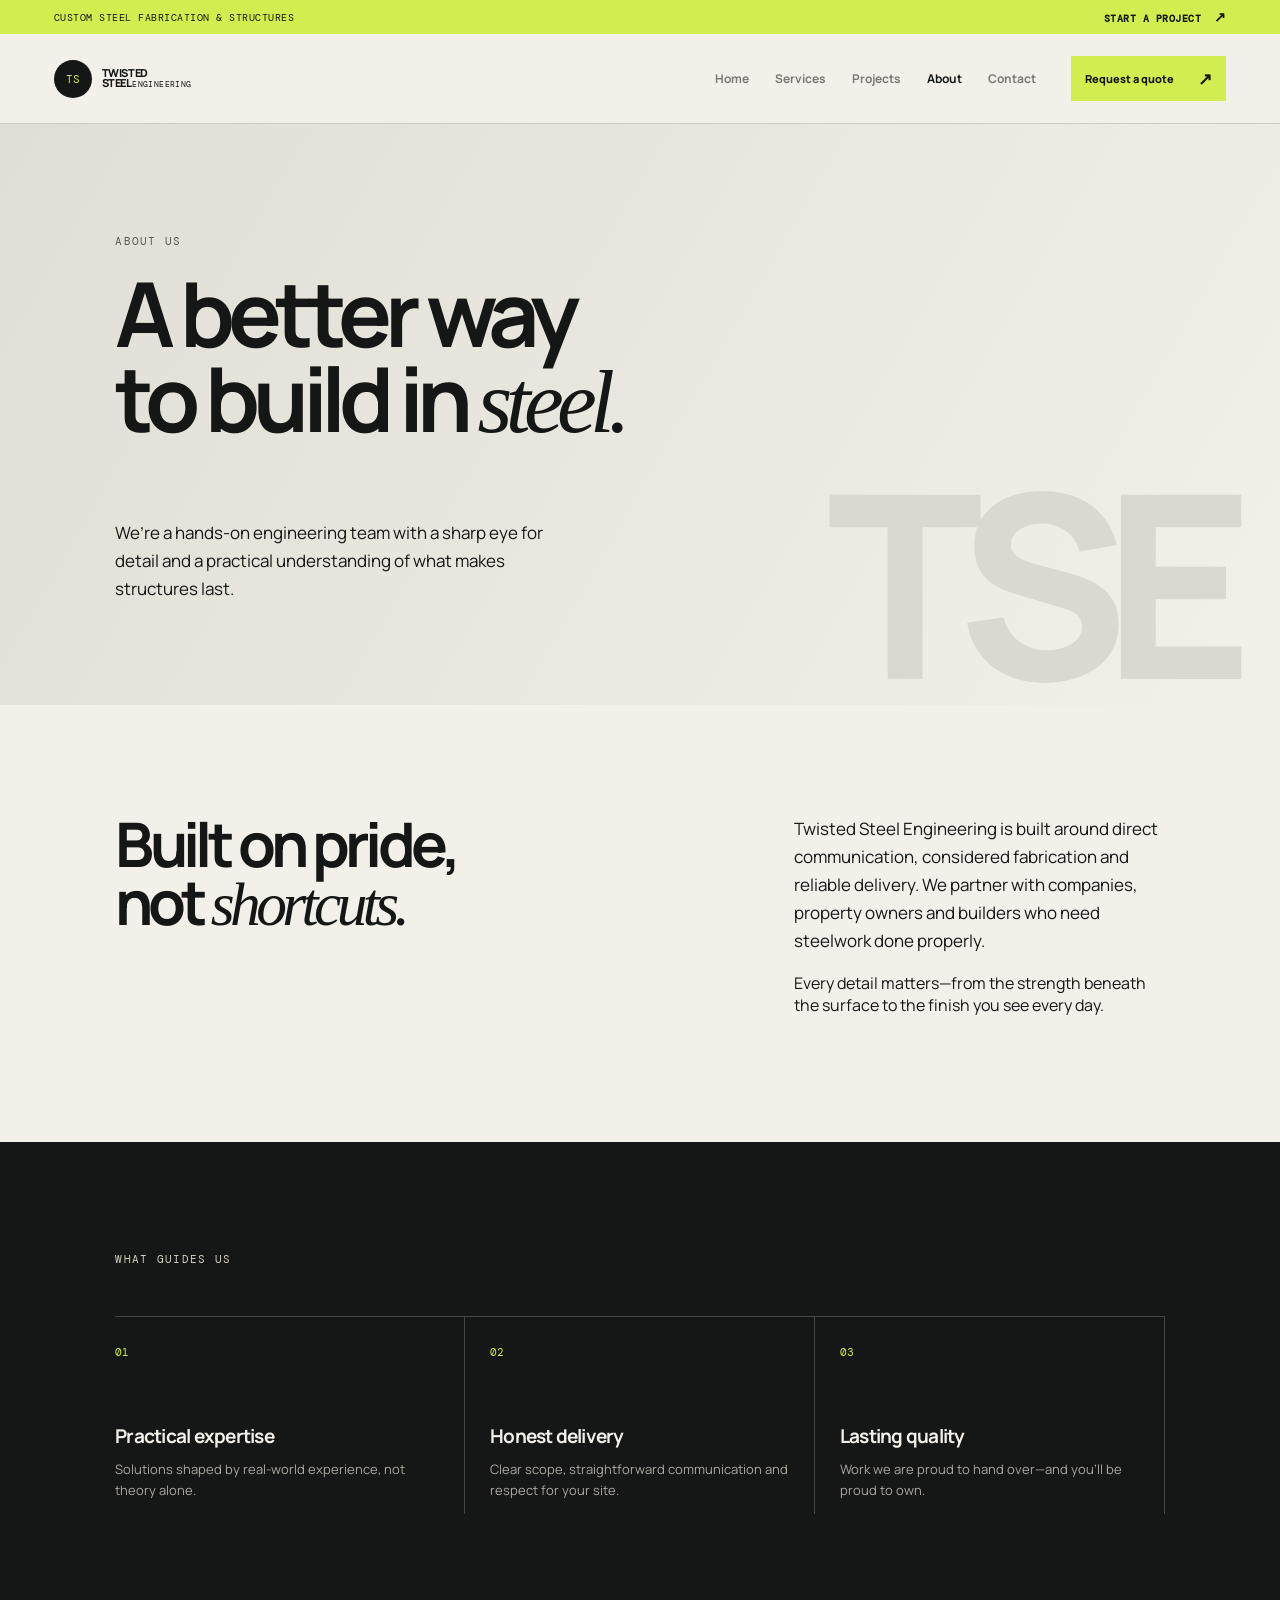
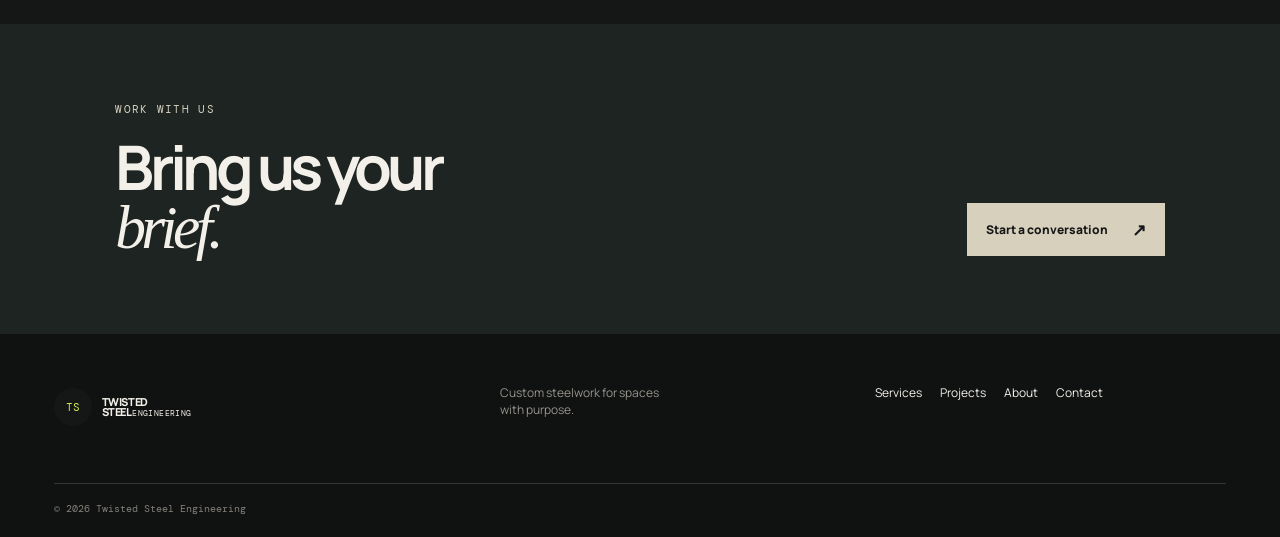
==== about.html @ 750c438f "Add files via upload" ====
<!doctype html><html lang="en"><head><meta charset="utf-8"><meta name="viewport" content="width=device-width,initial-scale=1"><title>About | Twisted Steel Engineering</title><link rel="preconnect" href="https://fonts.googleapis.com"><link rel="preconnect" href="https://fonts.gstatic.com" crossorigin><link href="https://fonts.googleapis.com/css2?family=DM+Mono&family=Manrope:wght@400;500;600;700;800&display=swap" rel="stylesheet"><link rel="stylesheet" href="assets/styles.css"></head><body><div class="topline"><span>Custom steel fabrication &amp; structures</span><a href="contact.html">Start a project <b>↗</b></a></div><header class="nav"><a class="brand" href="index.html"><span class="brand-mark">TS</span><span>TWISTED<br>STEEL <i>ENGINEERING</i></span></a><button class="menu">Menu <span>≡</span></button><nav><a href="index.html">Home</a><a href="services.html">Services</a><a href="projects.html">Projects</a><a class="active" href="about.html">About</a><a href="contact.html">Contact</a></nav><a class="button button-small" href="contact.html">Request a quote <span>↗</span></a></header><main><section class="page-hero about-hero"><p class="eyebrow">ABOUT US</p><h1>A better way<br>to build in <em>steel.</em></h1><p class="lead">We’re a hands-on engineering team with a sharp eye for detail and a practical understanding of what makes structures last.</p></section><section class="intro section"><div class="split"><h2>Built on pride,<br>not <em>shortcuts.</em></h2><div><p class="lead">Twisted Steel Engineering is built around direct communication, considered fabrication and reliable delivery. We partner with companies, property owners and builders who need steelwork done properly.</p><p>Every detail matters—from the strength beneath the surface to the finish you see every day.</p></div></div></section><section class="values section dark"><p class="eyebrow light">WHAT GUIDES US</p><div class="steps"><div><span>01</span><h3>Practical expertise</h3><p>Solutions shaped by real-world experience, not theory alone.</p></div><div><span>02</span><h3>Honest delivery</h3><p>Clear scope, straightforward communication and respect for your site.</p></div><div><span>03</span><h3>Lasting quality</h3><p>Work we are proud to hand over—and you’ll be proud to own.</p></div></div></section><section class="cta"><div><p class="eyebrow light">WORK WITH US</p><h2>Bring us your<br><em>brief.</em></h2></div><a class="button cream" href="contact.html">Start a conversation <span>↗</span></a></section></main><footer><a class="brand" href="index.html"><span class="brand-mark">TS</span><span>TWISTED<br>STEEL <i>ENGINEERING</i></span></a><p>Custom steelwork for spaces with purpose.</p><div><a href="services.html">Services</a><a href="projects.html">Projects</a><a href="about.html">About</a><a href="contact.html">Contact</a></div><small>© <span class="year"></span> Twisted Steel Engineering</small></footer><script src="assets/script.js"></script></body></html>
---- assets/styles.css ----
:root{--ink:#151717;--paper:#f2f0e9;--cream:#d7d0bd;--acid:#d2ed4f;--line:#cac8c0;--mono:'DM Mono',monospace;--sans:'Manrope',sans-serif}*{box-sizing:border-box}html{scroll-behavior:smooth}body{margin:0;background:var(--paper);color:var(--ink);font-family:var(--sans)}a{color:inherit;text-decoration:none}.topline{height:34px;background:var(--acid);display:flex;align-items:center;justify-content:space-between;padding:0 4.2vw;font:10px var(--mono);letter-spacing:.05em;text-transform:uppercase}.topline a{font-weight:bold}.topline b{font-size:14px;margin-left:6px}.nav{height:90px;display:flex;align-items:center;padding:0 4.2vw;gap:30px;border-bottom:1px solid var(--line);position:relative;background:var(--paper);z-index:4}.brand{display:flex;gap:10px;align-items:center;font-size:11px;font-weight:800;line-height:.95;letter-spacing:-.04em}.brand i{font-style:normal;font:8px var(--mono);letter-spacing:.05em}.brand-mark{height:38px;width:38px;border-radius:50%;background:var(--ink);color:var(--acid);display:grid;place-items:center;font:11px var(--mono)}nav{display:flex;gap:26px;margin-left:auto;font-size:12px;font-weight:700}nav a{opacity:.55}nav a.active,nav a:hover{opacity:1}.button{display:inline-flex;align-items:center;gap:24px;background:var(--acid);padding:15px 19px;color:var(--ink);font-weight:800;font-size:12px;transition:.25s}.button span{font-size:17px}.button:hover{transform:translateY(-3px);box-shadow:4px 4px 0 var(--ink)}.button-small{padding:11px 14px;font-size:11px;margin-left:5px}.menu{display:none}.hero{position:relative;min-height:680px;color:white;overflow:hidden}.hero-image{position:absolute;inset:0;background:url('hero-warehouse.png') center/cover no-repeat;animation:slowZoom 14s ease-out both}.hero-shade{position:absolute;inset:0;background:linear-gradient(90deg,rgba(8,10,10,.78),rgba(8,10,10,.22) 65%,rgba(8,10,10,.3))}.hero-content{position:relative;z-index:1;padding:130px 10vw;max-width:780px}.eyebrow{font:11px var(--mono);letter-spacing:.12em;margin:0 0 22px;color:#555}.light{color:var(--cream)}h1,h2,h3,p{margin-top:0}h1,h2{font-size:clamp(46px,7vw,98px);line-height:.95;letter-spacing:-.075em;font-weight:700}h2{font-size:clamp(34px,4.8vw,64px)}em{font-family:Georgia,serif;font-weight:400}h1 em,h2 em{font-style:italic}.hero-copy{font-size:16px;line-height:1.6;max-width:430px;margin:32px 0}.hero-actions{display:flex;align-items:center;gap:28px}.text-link{font:11px var(--mono);letter-spacing:.05em;text-transform:uppercase;border-bottom:1px solid currentColor;padding-bottom:7px}.text-link span{font-size:15px;margin-left:10px}.hero-stamp{position:absolute;bottom:0;right:7vw;z-index:1;border-left:1px solid #ffffff66;border-top:1px solid #ffffff66;padding:20px 0 0 20px;width:170px}.hero-stamp span{font:11px var(--mono)}.hero-stamp p{font-size:11px;line-height:1.7;margin-top:34px;letter-spacing:.06em}.section{padding:110px 9vw}.split{display:grid;grid-template-columns:1.25fr .75fr;gap:60px}.lead{font-size:17px;line-height:1.65;max-width:440px}.dark{background:var(--ink);color:var(--paper)}.section-head{display:flex;justify-content:space-between;align-items:flex-end}.round-link{height:110px;width:110px;border:1px solid #ffffff55;border-radius:50%;display:grid;place-content:center;text-align:center;font:10px var(--mono);text-transform:uppercase;transition:.25s}.round-link:hover{background:var(--acid);color:var(--ink)}.round-link span{font-size:16px;margin-top:5px}.service-grid{display:grid;grid-template-columns:repeat(3,1fr);margin-top:70px;border-top:1px solid #ffffff33}.service-grid a{min-height:330px;border-right:1px solid #ffffff33;padding:24px;position:relative;transition:.3s}.service-grid a:first-child{border-left:1px solid #ffffff33}.service-grid a:hover{background:#232727}.service-grid span,.steps span,.service-list>article>span{font:11px var(--mono);color:var(--acid)}.service-grid h3{font-size:28px;letter-spacing:-.06em;line-height:1.05;margin:78px 0 12px}.service-grid p{font-size:13px;line-height:1.6;color:#c6c4bc;max-width:240px}.service-grid b{position:absolute;right:22px;bottom:20px;color:var(--acid);font-size:20px}.steps{display:grid;grid-template-columns:repeat(4,1fr);border-top:1px solid var(--line);margin-top:70px}.steps>div{border-right:1px solid var(--line);padding:22px 25px 0 0;margin-top:0}.steps>div+div{padding-left:25px}.steps h3{margin:62px 0 10px;font-size:19px;letter-spacing:-.04em}.steps p{font-size:13px;line-height:1.6;color:#666}.dark .steps{border-color:#ffffff33}.dark .steps>div{border-color:#ffffff33}.dark .steps p{color:#aaa89f}.cta{background:#1e2422;color:var(--paper);padding:78px 9vw;display:flex;align-items:end;justify-content:space-between}.cta h2{margin-bottom:0}.cream{background:var(--cream)}footer{background:#101111;color:var(--paper);padding:50px 4.2vw 22px;display:grid;grid-template-columns:1.2fr 1fr 1fr;gap:25px}footer p{color:#96948d;font-size:12px;max-width:170px}footer div{display:flex;gap:18px;font-size:12px}footer small{grid-column:1/-1;border-top:1px solid #ffffff25;padding-top:18px;margin-top:28px;color:#84827b;font:10px var(--mono)}.page-hero{padding:110px 9vw 85px;min-height:450px;background:linear-gradient(120deg,#e1ded5,var(--paper));position:relative;overflow:hidden}.page-hero:after{content:'TSE';position:absolute;right:4vw;bottom:-4vw;color:#dbd8cf;font-size:20vw;font-weight:800;letter-spacing:-.1em;z-index:0}.page-hero>*{position:relative;z-index:1}.page-hero .lead{margin-top:30px}.service-list{padding-top:15px}.service-list>article{display:grid;grid-template-columns:120px 1fr;gap:20px;border-top:1px solid var(--line);padding:55px 0}.service-list h2{font-size:42px;margin-bottom:24px}.service-list p{max-width:580px;line-height:1.6}.service-list ul{padding:0;list-style:none;display:grid;grid-template-columns:1fr 1fr;gap:11px;margin-top:30px;font-size:13px}.service-list li:before{content:'↗';color:#6c7e19;margin-right:10px}.projects{display:grid;grid-template-columns:1.1fr .9fr;gap:44px;padding-top:0}.project.large{grid-row:span 2}.project-photo{height:340px;background-size:cover;background-position:center;filter:grayscale(.35);transition:.5s}.project:hover .project-photo{filter:none;transform:scale(.98)}.large .project-photo{height:650px}.warehouse{background-image:url('hero-warehouse.png')}.gate{background-image:linear-gradient(135deg,#1e2523aa,#1e252266),url('hero-warehouse.png');background-position:70% center}.patio{background-image:linear-gradient(135deg,#6b604a55,#1d241e88),url('hero-warehouse.png');background-position:right bottom}.project div+div{padding-top:17px}.project span{font:10px var(--mono);letter-spacing:.08em;color:#666}.project h2{font-size:25px;margin:8px 0}.project p{font-size:13px;color:#666}.project-note{font-size:19px;line-height:1.45;align-self:end}.project-note a{border-bottom:1px solid}.about-hero{min-height:510px}.values .steps{margin-top:50px;grid-template-columns:repeat(3,1fr)}.contact{display:grid;grid-template-columns:.85fr 1.15fr;gap:10vw;min-height:640px;padding-top:100px}.contact h1{margin-bottom:25px}.contact-details{display:flex;gap:30px;margin-top:50px}.contact-details p{font-size:12px;line-height:1.8}.contact-details b{font:10px var(--mono);text-transform:uppercase;color:#777}.contact-details a{border-bottom:1px solid}form{background:#e4e1d8;padding:35px}label{display:block;font:10px var(--mono);letter-spacing:.06em;text-transform:uppercase;margin-bottom:21px}input,select,textarea{display:block;width:100%;border:0;border-bottom:1px solid #a7a49d;background:transparent;padding:11px 0;font:14px var(--sans);outline:0}textarea{resize:vertical}.form-note{font-size:10px;line-height:1.4;color:#6b6963;margin:18px 0 0}@keyframes slowZoom{from{transform:scale(1.08)}to{transform:scale(1)}}@media(max-width:800px){.nav{height:72px;padding:0 6vw}.nav nav,.nav>.button{display:none}.menu{display:flex;margin-left:auto;gap:9px;border:0;background:transparent;font:11px var(--mono);text-transform:uppercase}.menu span{font-size:18px}.topline{padding:0 6vw;font-size:8px}.hero{min-height:620px}.hero-content{padding:110px 7vw}.hero-stamp{right:7vw}.section,.page-hero{padding:75px 7vw}.split,.contact{grid-template-columns:1fr;gap:25px}.service-grid{grid-template-columns:1fr}.service-grid a{min-height:220px;border-left:1px solid #ffffff33}.service-grid h3{margin-top:35px}.steps,.values .steps{grid-template-columns:1fr 1fr;gap:25px}.steps>div,.steps>div+div{border:0;padding:15px 0}.steps h3{margin-top:30px}.cta{padding:60px 7vw;display:block}.cta .button{margin-top:28px}.section-head{display:block}.round-link{margin-top:25px}.service-list>article{grid-template-columns:1fr;padding:42px 0}.service-list h2{font-size:34px}.service-list ul{grid-template-columns:1fr}.projects{grid-template-columns:1fr;padding:0 7vw 70px;gap:30px}.large .project-photo{height:390px}.project-photo{height:280px}.contact-details{gap:16px;flex-wrap:wrap}footer{grid-template-columns:1fr;padding:45px 7vw 20px}footer div{flex-wrap:wrap}.hero-actions{gap:18px;flex-wrap:wrap}}
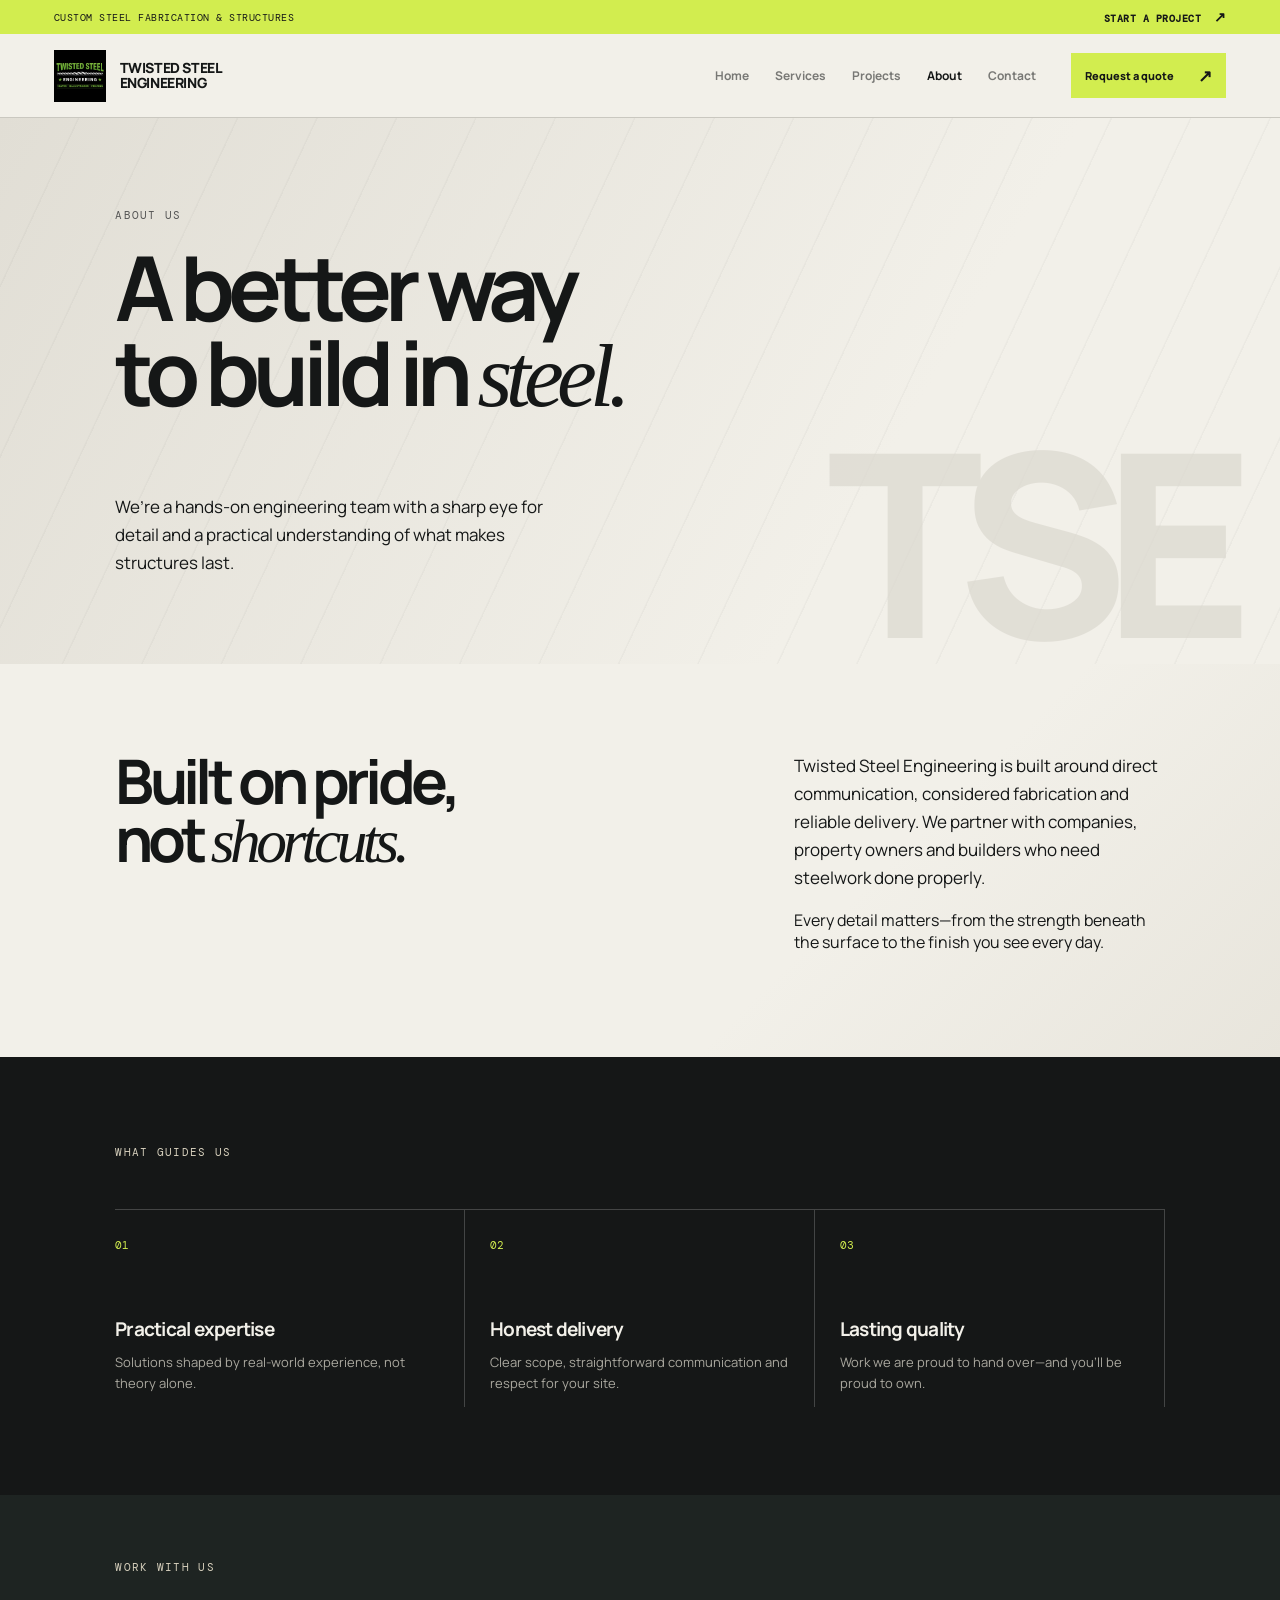
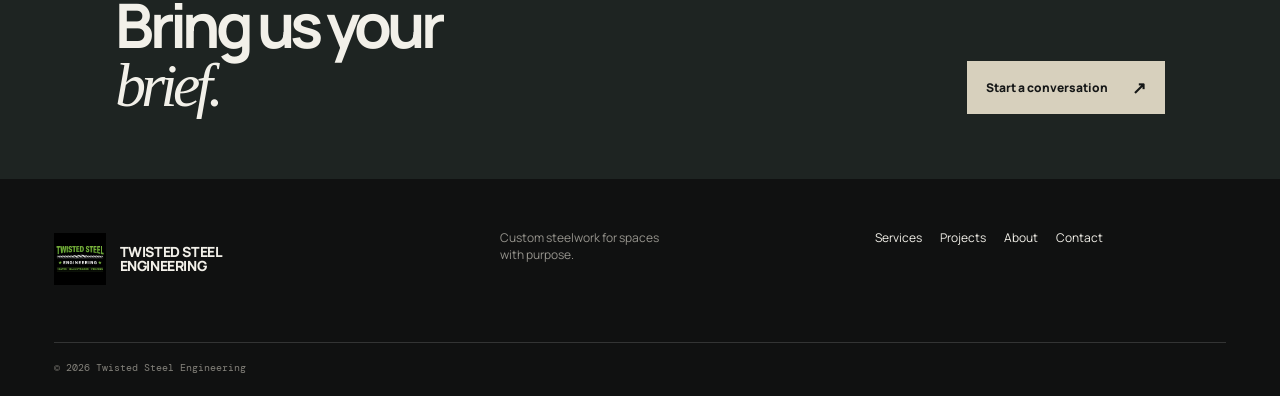
==== commit e4f27da8: "Polish site visuals and contact flow" ====
--- a/about.html
+++ b/about.html
@@ -1 +1 @@
-<!doctype html><html lang="en"><head><meta charset="utf-8"><meta name="viewport" content="width=device-width,initial-scale=1"><title>About | Twisted Steel Engineering</title><link rel="preconnect" href="https://fonts.googleapis.com"><link rel="preconnect" href="https://fonts.gstatic.com" crossorigin><link href="https://fonts.googleapis.com/css2?family=DM+Mono&family=Manrope:wght@400;500;600;700;800&display=swap" rel="stylesheet"><link rel="stylesheet" href="assets/styles.css"></head><body><div class="topline"><span>Custom steel fabrication &amp; structures</span><a href="contact.html">Start a project <b>↗</b></a></div><header class="nav"><a class="brand" href="index.html"><span class="brand-mark">TS</span><span>TWISTED<br>STEEL <i>ENGINEERING</i></span></a><button class="menu">Menu <span>≡</span></button><nav><a href="index.html">Home</a><a href="services.html">Services</a><a href="projects.html">Projects</a><a class="active" href="about.html">About</a><a href="contact.html">Contact</a></nav><a class="button button-small" href="contact.html">Request a quote <span>↗</span></a></header><main><section class="page-hero about-hero"><p class="eyebrow">ABOUT US</p><h1>A better way<br>to build in <em>steel.</em></h1><p class="lead">We’re a hands-on engineering team with a sharp eye for detail and a practical understanding of what makes structures last.</p></section><section class="intro section"><div class="split"><h2>Built on pride,<br>not <em>shortcuts.</em></h2><div><p class="lead">Twisted Steel Engineering is built around direct communication, considered fabrication and reliable delivery. We partner with companies, property owners and builders who need steelwork done properly.</p><p>Every detail matters—from the strength beneath the surface to the finish you see every day.</p></div></div></section><section class="values section dark"><p class="eyebrow light">WHAT GUIDES US</p><div class="steps"><div><span>01</span><h3>Practical expertise</h3><p>Solutions shaped by real-world experience, not theory alone.</p></div><div><span>02</span><h3>Honest delivery</h3><p>Clear scope, straightforward communication and respect for your site.</p></div><div><span>03</span><h3>Lasting quality</h3><p>Work we are proud to hand over—and you’ll be proud to own.</p></div></div></section><section class="cta"><div><p class="eyebrow light">WORK WITH US</p><h2>Bring us your<br><em>brief.</em></h2></div><a class="button cream" href="contact.html">Start a conversation <span>↗</span></a></section></main><footer><a class="brand" href="index.html"><span class="brand-mark">TS</span><span>TWISTED<br>STEEL <i>ENGINEERING</i></span></a><p>Custom steelwork for spaces with purpose.</p><div><a href="services.html">Services</a><a href="projects.html">Projects</a><a href="about.html">About</a><a href="contact.html">Contact</a></div><small>© <span class="year"></span> Twisted Steel Engineering</small></footer><script src="assets/script.js"></script></body></html>
+<!doctype html><html lang="en"><head><meta charset="utf-8"><meta name="viewport" content="width=device-width,initial-scale=1"><title>About | Twisted Steel Engineering</title><link rel="preconnect" href="https://fonts.googleapis.com"><link rel="preconnect" href="https://fonts.gstatic.com" crossorigin><link href="https://fonts.googleapis.com/css2?family=DM+Mono&family=Manrope:wght@400;500;600;700;800&display=swap" rel="stylesheet"><link rel="stylesheet" href="assets/styles.css?v=3"></head><body><div class="topline"><span>Custom steel fabrication &amp; structures</span><a href="contact.html">Start a project <b>↗</b></a></div><header class="nav"><a class="brand" href="index.html"><span class="brand-mark">TS</span><span>TWISTED<br>STEEL <i>ENGINEERING</i></span></a><button class="menu">Menu <span>≡</span></button><nav><a href="index.html">Home</a><a href="services.html">Services</a><a href="projects.html">Projects</a><a class="active" href="about.html">About</a><a href="contact.html">Contact</a></nav><a class="button button-small" href="contact.html">Request a quote <span>↗</span></a></header><main><section class="page-hero about-hero"><p class="eyebrow">ABOUT US</p><h1>A better way<br>to build in <em>steel.</em></h1><p class="lead">We’re a hands-on engineering team with a sharp eye for detail and a practical understanding of what makes structures last.</p></section><section class="intro section"><div class="split"><h2>Built on pride,<br>not <em>shortcuts.</em></h2><div><p class="lead">Twisted Steel Engineering is built around direct communication, considered fabrication and reliable delivery. We partner with companies, property owners and builders who need steelwork done properly.</p><p>Every detail matters—from the strength beneath the surface to the finish you see every day.</p></div></div></section><section class="values section dark"><p class="eyebrow light">WHAT GUIDES US</p><div class="steps"><div><span>01</span><h3>Practical expertise</h3><p>Solutions shaped by real-world experience, not theory alone.</p></div><div><span>02</span><h3>Honest delivery</h3><p>Clear scope, straightforward communication and respect for your site.</p></div><div><span>03</span><h3>Lasting quality</h3><p>Work we are proud to hand over—and you’ll be proud to own.</p></div></div></section><section class="cta"><div><p class="eyebrow light">WORK WITH US</p><h2>Bring us your<br><em>brief.</em></h2></div><a class="button cream" href="contact.html">Start a conversation <span>↗</span></a></section></main><footer><a class="brand" href="index.html"><span class="brand-mark">TS</span><span>TWISTED<br>STEEL <i>ENGINEERING</i></span></a><p>Custom steelwork for spaces with purpose.</p><div><a href="services.html">Services</a><a href="projects.html">Projects</a><a href="about.html">About</a><a href="contact.html">Contact</a></div><small>© <span class="year"></span> Twisted Steel Engineering</small></footer><script src="assets/script.js?v=3"></script></body></html>
--- a/assets/styles.css
+++ b/assets/styles.css
@@ -1 +1,6 @@
-:root{--ink:#151717;--paper:#f2f0e9;--cream:#d7d0bd;--acid:#d2ed4f;--line:#cac8c0;--mono:'DM Mono',monospace;--sans:'Manrope',sans-serif}*{box-sizing:border-box}html{scroll-behavior:smooth}body{margin:0;background:var(--paper);color:var(--ink);font-family:var(--sans)}a{color:inherit;text-decoration:none}.topline{height:34px;background:var(--acid);display:flex;align-items:center;justify-content:space-between;padding:0 4.2vw;font:10px var(--mono);letter-spacing:.05em;text-transform:uppercase}.topline a{font-weight:bold}.topline b{font-size:14px;margin-left:6px}.nav{height:90px;display:flex;align-items:center;padding:0 4.2vw;gap:30px;border-bottom:1px solid var(--line);position:relative;background:var(--paper);z-index:4}.brand{display:flex;gap:10px;align-items:center;font-size:11px;font-weight:800;line-height:.95;letter-spacing:-.04em}.brand i{font-style:normal;font:8px var(--mono);letter-spacing:.05em}.brand-mark{height:38px;width:38px;border-radius:50%;background:var(--ink);color:var(--acid);display:grid;place-items:center;font:11px var(--mono)}nav{display:flex;gap:26px;margin-left:auto;font-size:12px;font-weight:700}nav a{opacity:.55}nav a.active,nav a:hover{opacity:1}.button{display:inline-flex;align-items:center;gap:24px;background:var(--acid);padding:15px 19px;color:var(--ink);font-weight:800;font-size:12px;transition:.25s}.button span{font-size:17px}.button:hover{transform:translateY(-3px);box-shadow:4px 4px 0 var(--ink)}.button-small{padding:11px 14px;font-size:11px;margin-left:5px}.menu{display:none}.hero{position:relative;min-height:680px;color:white;overflow:hidden}.hero-image{position:absolute;inset:0;background:url('hero-warehouse.png') center/cover no-repeat;animation:slowZoom 14s ease-out both}.hero-shade{position:absolute;inset:0;background:linear-gradient(90deg,rgba(8,10,10,.78),rgba(8,10,10,.22) 65%,rgba(8,10,10,.3))}.hero-content{position:relative;z-index:1;padding:130px 10vw;max-width:780px}.eyebrow{font:11px var(--mono);letter-spacing:.12em;margin:0 0 22px;color:#555}.light{color:var(--cream)}h1,h2,h3,p{margin-top:0}h1,h2{font-size:clamp(46px,7vw,98px);line-height:.95;letter-spacing:-.075em;font-weight:700}h2{font-size:clamp(34px,4.8vw,64px)}em{font-family:Georgia,serif;font-weight:400}h1 em,h2 em{font-style:italic}.hero-copy{font-size:16px;line-height:1.6;max-width:430px;margin:32px 0}.hero-actions{display:flex;align-items:center;gap:28px}.text-link{font:11px var(--mono);letter-spacing:.05em;text-transform:uppercase;border-bottom:1px solid currentColor;padding-bottom:7px}.text-link span{font-size:15px;margin-left:10px}.hero-stamp{position:absolute;bottom:0;right:7vw;z-index:1;border-left:1px solid #ffffff66;border-top:1px solid #ffffff66;padding:20px 0 0 20px;width:170px}.hero-stamp span{font:11px var(--mono)}.hero-stamp p{font-size:11px;line-height:1.7;margin-top:34px;letter-spacing:.06em}.section{padding:110px 9vw}.split{display:grid;grid-template-columns:1.25fr .75fr;gap:60px}.lead{font-size:17px;line-height:1.65;max-width:440px}.dark{background:var(--ink);color:var(--paper)}.section-head{display:flex;justify-content:space-between;align-items:flex-end}.round-link{height:110px;width:110px;border:1px solid #ffffff55;border-radius:50%;display:grid;place-content:center;text-align:center;font:10px var(--mono);text-transform:uppercase;transition:.25s}.round-link:hover{background:var(--acid);color:var(--ink)}.round-link span{font-size:16px;margin-top:5px}.service-grid{display:grid;grid-template-columns:repeat(3,1fr);margin-top:70px;border-top:1px solid #ffffff33}.service-grid a{min-height:330px;border-right:1px solid #ffffff33;padding:24px;position:relative;transition:.3s}.service-grid a:first-child{border-left:1px solid #ffffff33}.service-grid a:hover{background:#232727}.service-grid span,.steps span,.service-list>article>span{font:11px var(--mono);color:var(--acid)}.service-grid h3{font-size:28px;letter-spacing:-.06em;line-height:1.05;margin:78px 0 12px}.service-grid p{font-size:13px;line-height:1.6;color:#c6c4bc;max-width:240px}.service-grid b{position:absolute;right:22px;bottom:20px;color:var(--acid);font-size:20px}.steps{display:grid;grid-template-columns:repeat(4,1fr);border-top:1px solid var(--line);margin-top:70px}.steps>div{border-right:1px solid var(--line);padding:22px 25px 0 0;margin-top:0}.steps>div+div{padding-left:25px}.steps h3{margin:62px 0 10px;font-size:19px;letter-spacing:-.04em}.steps p{font-size:13px;line-height:1.6;color:#666}.dark .steps{border-color:#ffffff33}.dark .steps>div{border-color:#ffffff33}.dark .steps p{color:#aaa89f}.cta{background:#1e2422;color:var(--paper);padding:78px 9vw;display:flex;align-items:end;justify-content:space-between}.cta h2{margin-bottom:0}.cream{background:var(--cream)}footer{background:#101111;color:var(--paper);padding:50px 4.2vw 22px;display:grid;grid-template-columns:1.2fr 1fr 1fr;gap:25px}footer p{color:#96948d;font-size:12px;max-width:170px}footer div{display:flex;gap:18px;font-size:12px}footer small{grid-column:1/-1;border-top:1px solid #ffffff25;padding-top:18px;margin-top:28px;color:#84827b;font:10px var(--mono)}.page-hero{padding:110px 9vw 85px;min-height:450px;background:linear-gradient(120deg,#e1ded5,var(--paper));position:relative;overflow:hidden}.page-hero:after{content:'TSE';position:absolute;right:4vw;bottom:-4vw;color:#dbd8cf;font-size:20vw;font-weight:800;letter-spacing:-.1em;z-index:0}.page-hero>*{position:relative;z-index:1}.page-hero .lead{margin-top:30px}.service-list{padding-top:15px}.service-list>article{display:grid;grid-template-columns:120px 1fr;gap:20px;border-top:1px solid var(--line);padding:55px 0}.service-list h2{font-size:42px;margin-bottom:24px}.service-list p{max-width:580px;line-height:1.6}.service-list ul{padding:0;list-style:none;display:grid;grid-template-columns:1fr 1fr;gap:11px;margin-top:30px;font-size:13px}.service-list li:before{content:'↗';color:#6c7e19;margin-right:10px}.projects{display:grid;grid-template-columns:1.1fr .9fr;gap:44px;padding-top:0}.project.large{grid-row:span 2}.project-photo{height:340px;background-size:cover;background-position:center;filter:grayscale(.35);transition:.5s}.project:hover .project-photo{filter:none;transform:scale(.98)}.large .project-photo{height:650px}.warehouse{background-image:url('hero-warehouse.png')}.gate{background-image:linear-gradient(135deg,#1e2523aa,#1e252266),url('hero-warehouse.png');background-position:70% center}.patio{background-image:linear-gradient(135deg,#6b604a55,#1d241e88),url('hero-warehouse.png');background-position:right bottom}.project div+div{padding-top:17px}.project span{font:10px var(--mono);letter-spacing:.08em;color:#666}.project h2{font-size:25px;margin:8px 0}.project p{font-size:13px;color:#666}.project-note{font-size:19px;line-height:1.45;align-self:end}.project-note a{border-bottom:1px solid}.about-hero{min-height:510px}.values .steps{margin-top:50px;grid-template-columns:repeat(3,1fr)}.contact{display:grid;grid-template-columns:.85fr 1.15fr;gap:10vw;min-height:640px;padding-top:100px}.contact h1{margin-bottom:25px}.contact-details{display:flex;gap:30px;margin-top:50px}.contact-details p{font-size:12px;line-height:1.8}.contact-details b{font:10px var(--mono);text-transform:uppercase;color:#777}.contact-details a{border-bottom:1px solid}form{background:#e4e1d8;padding:35px}label{display:block;font:10px var(--mono);letter-spacing:.06em;text-transform:uppercase;margin-bottom:21px}input,select,textarea{display:block;width:100%;border:0;border-bottom:1px solid #a7a49d;background:transparent;padding:11px 0;font:14px var(--sans);outline:0}textarea{resize:vertical}.form-note{font-size:10px;line-height:1.4;color:#6b6963;margin:18px 0 0}@keyframes slowZoom{from{transform:scale(1.08)}to{transform:scale(1)}}@media(max-width:800px){.nav{height:72px;padding:0 6vw}.nav nav,.nav>.button{display:none}.menu{display:flex;margin-left:auto;gap:9px;border:0;background:transparent;font:11px var(--mono);text-transform:uppercase}.menu span{font-size:18px}.topline{padding:0 6vw;font-size:8px}.hero{min-height:620px}.hero-content{padding:110px 7vw}.hero-stamp{right:7vw}.section,.page-hero{padding:75px 7vw}.split,.contact{grid-template-columns:1fr;gap:25px}.service-grid{grid-template-columns:1fr}.service-grid a{min-height:220px;border-left:1px solid #ffffff33}.service-grid h3{margin-top:35px}.steps,.values .steps{grid-template-columns:1fr 1fr;gap:25px}.steps>div,.steps>div+div{border:0;padding:15px 0}.steps h3{margin-top:30px}.cta{padding:60px 7vw;display:block}.cta .button{margin-top:28px}.section-head{display:block}.round-link{margin-top:25px}.service-list>article{grid-template-columns:1fr;padding:42px 0}.service-list h2{font-size:34px}.service-list ul{grid-template-columns:1fr}.projects{grid-template-columns:1fr;padding:0 7vw 70px;gap:30px}.large .project-photo{height:390px}.project-photo{height:280px}.contact-details{gap:16px;flex-wrap:wrap}footer{grid-template-columns:1fr;padding:45px 7vw 20px}footer div{flex-wrap:wrap}.hero-actions{gap:18px;flex-wrap:wrap}}
+:root{--ink:#151717;--paper:#f2f0e9;--cream:#d7d0bd;--acid:#d2ed4f;--line:#cac8c0;--mono:'DM Mono',monospace;--sans:'Manrope',sans-serif}*{box-sizing:border-box}html{scroll-behavior:smooth}body{margin:0;background:var(--paper);color:var(--ink);font-family:var(--sans)}a{color:inherit;text-decoration:none}.topline{height:34px;background:var(--acid);display:flex;align-items:center;justify-content:space-between;padding:0 4.2vw;font:10px var(--mono);letter-spacing:.05em;text-transform:uppercase}.topline a{font-weight:bold}.topline b{font-size:14px;margin-left:6px}.nav{height:90px;display:flex;align-items:center;padding:0 4.2vw;gap:30px;border-bottom:1px solid var(--line);position:relative;background:var(--paper);z-index:4}.brand{display:flex;gap:10px;align-items:center;font-size:11px;font-weight:800;line-height:.95;letter-spacing:-.04em}.brand i{font-style:normal;font:8px var(--mono);letter-spacing:.05em}.brand-mark{height:38px;width:38px;border-radius:50%;background:var(--ink);color:var(--acid);display:grid;place-items:center;font:11px var(--mono)}nav{display:flex;gap:26px;margin-left:auto;font-size:12px;font-weight:700}nav a{opacity:.55}nav a.active,nav a:hover{opacity:1}.button{display:inline-flex;align-items:center;gap:24px;background:var(--acid);padding:15px 19px;color:var(--ink);font-weight:800;font-size:12px;transition:.25s}.button span{font-size:17px}.button:hover{transform:translateY(-3px);box-shadow:4px 4px 0 var(--ink)}.button-small{padding:11px 14px;font-size:11px;margin-left:5px}.menu{display:none}.hero{position:relative;min-height:680px;color:white;overflow:hidden}.hero-image{position:absolute;inset:0;background:url('hero-warehouse.webp') center/cover no-repeat;animation:slowZoom 14s ease-out both}.hero-shade{position:absolute;inset:0;background:linear-gradient(90deg,rgba(8,10,10,.78),rgba(8,10,10,.22) 65%,rgba(8,10,10,.3))}.hero-content{position:relative;z-index:1;padding:130px 10vw;max-width:780px}.eyebrow{font:11px var(--mono);letter-spacing:.12em;margin:0 0 22px;color:#555}.light{color:var(--cream)}h1,h2,h3,p{margin-top:0}h1,h2{font-size:clamp(46px,7vw,98px);line-height:.95;letter-spacing:-.075em;font-weight:700}h2{font-size:clamp(34px,4.8vw,64px)}em{font-family:Georgia,serif;font-weight:400}h1 em,h2 em{font-style:italic}.hero-copy{font-size:16px;line-height:1.6;max-width:430px;margin:32px 0}.hero-actions{display:flex;align-items:center;gap:28px}.text-link{font:11px var(--mono);letter-spacing:.05em;text-transform:uppercase;border-bottom:1px solid currentColor;padding-bottom:7px}.text-link span{font-size:15px;margin-left:10px}.hero-stamp{position:absolute;bottom:0;right:7vw;z-index:1;border-left:1px solid #ffffff66;border-top:1px solid #ffffff66;padding:20px 0 0 20px;width:170px}.hero-stamp span{font:11px var(--mono)}.hero-stamp p{font-size:11px;line-height:1.7;margin-top:34px;letter-spacing:.06em}.section{padding:110px 9vw}.split{display:grid;grid-template-columns:1.25fr .75fr;gap:60px}.lead{font-size:17px;line-height:1.65;max-width:440px}.dark{background:var(--ink);color:var(--paper)}.section-head{display:flex;justify-content:space-between;align-items:flex-end}.round-link{height:110px;width:110px;border:1px solid #ffffff55;border-radius:50%;display:grid;place-content:center;text-align:center;font:10px var(--mono);text-transform:uppercase;transition:.25s}.round-link:hover{background:var(--acid);color:var(--ink)}.round-link span{font-size:16px;margin-top:5px}.service-grid{display:grid;grid-template-columns:repeat(3,1fr);margin-top:70px;border-top:1px solid #ffffff33}.service-grid a{min-height:330px;border-right:1px solid #ffffff33;padding:24px;position:relative;transition:.3s}.service-grid a:first-child{border-left:1px solid #ffffff33}.service-grid a:hover{background:#232727}.service-grid span,.steps span,.service-list>article>span{font:11px var(--mono);color:var(--acid)}.service-grid h3{font-size:28px;letter-spacing:-.06em;line-height:1.05;margin:78px 0 12px}.service-grid p{font-size:13px;line-height:1.6;color:#c6c4bc;max-width:240px}.service-grid b{position:absolute;right:22px;bottom:20px;color:var(--acid);font-size:20px}.steps{display:grid;grid-template-columns:repeat(4,1fr);border-top:1px solid var(--line);margin-top:70px}.steps>div{border-right:1px solid var(--line);padding:22px 25px 0 0;margin-top:0}.steps>div+div{padding-left:25px}.steps h3{margin:62px 0 10px;font-size:19px;letter-spacing:-.04em}.steps p{font-size:13px;line-height:1.6;color:#666}.dark .steps{border-color:#ffffff33}.dark .steps>div{border-color:#ffffff33}.dark .steps p{color:#aaa89f}.cta{background:#1e2422;color:var(--paper);padding:78px 9vw;display:flex;align-items:end;justify-content:space-between}.cta h2{margin-bottom:0}.cream{background:var(--cream)}footer{background:#101111;color:var(--paper);padding:50px 4.2vw 22px;display:grid;grid-template-columns:1.2fr 1fr 1fr;gap:25px}footer p{color:#96948d;font-size:12px;max-width:170px}footer div{display:flex;gap:18px;font-size:12px}footer small{grid-column:1/-1;border-top:1px solid #ffffff25;padding-top:18px;margin-top:28px;color:#84827b;font:10px var(--mono)}.page-hero{padding:110px 9vw 85px;min-height:450px;background:linear-gradient(120deg,#e1ded5,var(--paper));position:relative;overflow:hidden}.page-hero:after{content:'TSE';position:absolute;right:4vw;bottom:-4vw;color:#dbd8cf;font-size:20vw;font-weight:800;letter-spacing:-.1em;z-index:0}.page-hero>*{position:relative;z-index:1}.page-hero .lead{margin-top:30px}.service-list{padding-top:15px}.service-list>article{display:grid;grid-template-columns:120px 1fr;gap:20px;border-top:1px solid var(--line);padding:55px 0}.service-list h2{font-size:42px;margin-bottom:24px}.service-list p{max-width:580px;line-height:1.6}.service-list ul{padding:0;list-style:none;display:grid;grid-template-columns:1fr 1fr;gap:11px;margin-top:30px;font-size:13px}.service-list li:before{content:'↗';color:#6c7e19;margin-right:10px}.projects{display:grid;grid-template-columns:1.1fr .9fr;gap:44px;padding-top:0}.project.large{grid-row:span 2}.project-photo{height:340px;background-size:cover;background-position:center;filter:grayscale(.35);transition:.5s}.project:hover .project-photo{filter:none;transform:scale(.98)}.large .project-photo{height:650px}.warehouse{background-image:url('hero-warehouse.webp')}.gate{background-image:linear-gradient(135deg,#1e2523aa,#1e252266),url('hero-warehouse.webp');background-position:70% center}.patio{background-image:linear-gradient(135deg,#6b604a55,#1d241e88),url('hero-warehouse.webp');background-position:right bottom}.project div+div{padding-top:17px}.project span{font:10px var(--mono);letter-spacing:.08em;color:#666}.project h2{font-size:25px;margin:8px 0}.project p{font-size:13px;color:#666}.project-note{font-size:19px;line-height:1.45;align-self:end}.project-note a{border-bottom:1px solid}.about-hero{min-height:510px}.values .steps{margin-top:50px;grid-template-columns:repeat(3,1fr)}.contact{display:grid;grid-template-columns:.85fr 1.15fr;gap:10vw;min-height:640px;padding-top:100px}.contact h1{margin-bottom:25px}.contact-details{display:flex;gap:30px;margin-top:50px}.contact-details p{font-size:12px;line-height:1.8}.contact-details b{font:10px var(--mono);text-transform:uppercase;color:#777}.contact-details a{border-bottom:1px solid}form{background:#e4e1d8;padding:35px}label{display:block;font:10px var(--mono);letter-spacing:.06em;text-transform:uppercase;margin-bottom:21px}input,select,textarea{display:block;width:100%;border:0;border-bottom:1px solid #a7a49d;background:transparent;padding:11px 0;font:14px var(--sans);outline:0}textarea{resize:vertical}.form-note{font-size:10px;line-height:1.4;color:#6b6963;margin:18px 0 0}@keyframes slowZoom{from{transform:scale(1.08)}to{transform:scale(1)}}@media(max-width:800px){.nav{height:72px;padding:0 6vw}.nav nav,.nav>.button{display:none}.menu{display:flex;margin-left:auto;gap:9px;border:0;background:transparent;font:11px var(--mono);text-transform:uppercase}.menu span{font-size:18px}.topline{padding:0 6vw;font-size:8px}.hero{min-height:620px}.hero-content{padding:110px 7vw}.hero-stamp{right:7vw}.section,.page-hero{padding:75px 7vw}.split,.contact{grid-template-columns:1fr;gap:25px}.service-grid{grid-template-columns:1fr}.service-grid a{min-height:220px;border-left:1px solid #ffffff33}.service-grid h3{margin-top:35px}.steps,.values .steps{grid-template-columns:1fr 1fr;gap:25px}.steps>div,.steps>div+div{border:0;padding:15px 0}.steps h3{margin-top:30px}.cta{padding:60px 7vw;display:block}.cta .button{margin-top:28px}.section-head{display:block}.round-link{margin-top:25px}.service-list>article{grid-template-columns:1fr;padding:42px 0}.service-list h2{font-size:34px}.service-list ul{grid-template-columns:1fr}.projects{grid-template-columns:1fr;padding:0 7vw 70px;gap:30px}.large .project-photo{height:390px}.project-photo{height:280px}.contact-details{gap:16px;flex-wrap:wrap}footer{grid-template-columns:1fr;padding:45px 7vw 20px}footer div{flex-wrap:wrap}.hero-actions{gap:18px;flex-wrap:wrap}}
+.brand{width:180px;height:64px;background:url('twisted-steel-logo.jpg') center/contain no-repeat;display:block;flex:0 0 auto}.brand>*{display:none}footer .brand{width:170px;height:60px}.service-grid a:after{content:'↗';position:absolute;right:24px;top:22px;width:38px;height:38px;border:1px solid #ffffff55;border-radius:50%;display:grid;place-items:center;color:var(--acid);font-size:17px;transition:.25s}.service-grid a:hover:after{background:var(--acid);color:var(--ink);border-color:var(--acid)}.service-grid a b{display:none}.gate{background-image:url('motorised-gate.webp')}.patio{background-image:url('steel-pergola.webp')}.project-photo{filter:none}.project:hover .project-photo{transform:scale(.985)}.contact-details p:first-child:before{content:'YOUR CONTACT';display:block;font:9px var(--mono);letter-spacing:.1em;color:#6c7e19;margin-bottom:5px}.contact-details p:first-child b{display:none}
+.payment-locked{overflow:hidden}.payment-lock{position:fixed;inset:0;z-index:99999;background:#0d0f0f;display:grid;place-items:center;padding:22px;color:#f2f0e9}.payment-lock__panel{width:min(520px,100%);border:1px solid #343838;padding:clamp(28px,6vw,56px);background:#151717;box-shadow:0 24px 80px #0008}.payment-lock__panel>img{display:block;width:min(290px,80%);height:auto;margin:0 auto 45px}.payment-lock__eyebrow{font:10px var(--mono);letter-spacing:.15em;color:var(--acid);margin-bottom:13px}.payment-lock h1{font-size:clamp(32px,6vw,53px);line-height:1;letter-spacing:-.055em;margin-bottom:20px}.payment-lock h1+p{color:#b7b7b0;font-size:14px;line-height:1.65;max-width:430px}.payment-lock__form{background:transparent;padding:0;margin-top:32px}.payment-lock__form label{color:#d9d8d1}.payment-lock__form>div{display:flex}.payment-lock__form input{background:#f2f0e9;color:#151717;border:0;padding:15px;width:100%}.payment-lock__form button{border:0;background:var(--acid);color:#151717;padding:0 22px;font-weight:800;cursor:pointer}.payment-lock__error{min-height:18px;margin:10px 0 0;color:#ff8b7c;font-size:12px}.payment-lock small{display:block;color:#777;margin-top:20px;font:9px var(--mono);text-transform:uppercase;letter-spacing:.1em}
+.payment-lock{overflow:auto;align-items:start}.payment-lock__panel{margin:auto;max-height:calc(100dvh - 28px);overflow:auto;padding:clamp(20px,4vh,36px)}.payment-lock__top{display:flex;align-items:center;justify-content:space-between;gap:18px;padding-bottom:15px;margin-bottom:20px;border-bottom:1px solid #343838}.payment-lock__top img{width:150px;max-height:58px;object-fit:contain}.payment-lock__top span{font:9px var(--mono);letter-spacing:.12em;color:#999;text-align:right}.payment-lock__eyebrow{margin-bottom:9px}.payment-lock h1{font-size:clamp(29px,5vh,43px);margin-bottom:12px}.payment-lock h1+p{margin-bottom:15px}.payment-summary{border:1px solid #343838;border-top:3px solid var(--acid);margin-top:17px}.payment-summary>div{display:flex;justify-content:space-between;gap:20px;padding:9px 12px;border-bottom:1px solid #343838}.payment-summary>div:last-child{border-bottom:0}.payment-summary span{font:9px var(--mono);text-transform:uppercase;letter-spacing:.06em;color:#888}.payment-summary strong{font-size:12px;text-align:right}.payment-summary__total{background:#202323;align-items:center}.payment-summary__total strong{font-size:21px;color:var(--acid)}.payment-lock__form{margin-top:18px}.payment-lock__form label{margin-bottom:7px}.payment-lock__form input{padding:12px}.payment-lock__error{margin-top:7px}.payment-lock small{margin-top:5px}@media(max-height:650px){.payment-lock{padding:8px}.payment-lock__panel{max-height:calc(100dvh - 16px);padding:17px}.payment-lock__top{margin-bottom:13px;padding-bottom:10px}.payment-lock__top img{width:120px;max-height:42px}.payment-lock h1{font-size:27px}.payment-lock h1+p{font-size:12px;line-height:1.4}.payment-summary>div{padding:7px 10px}.payment-lock__form{margin-top:12px}}
+button,a,input,select,textarea{-webkit-tap-highlight-color:transparent}button:focus-visible,a:focus-visible,input:focus-visible,select:focus-visible,textarea:focus-visible{outline:3px solid var(--acid);outline-offset:3px}img{max-width:100%}@media(max-width:800px){body{overflow-x:hidden}.nav .brand{width:132px;height:52px}.topline span{max-width:62%;white-space:nowrap;overflow:hidden;text-overflow:ellipsis}.hero-image{background-position:62% center}.hero-content{padding-top:88px;padding-bottom:145px}.hero h1{font-size:clamp(48px,15vw,72px)}.hero-copy{font-size:15px}.hero-stamp{width:125px}.page-hero{min-height:390px}.page-hero h1{font-size:clamp(45px,14vw,70px)}.split h2{margin-bottom:8px}.service-grid a{padding:23px}.service-grid p{max-width:none}.contact{padding-top:65px}.contact form{padding:25px}.contact-details p{min-width:135px}.button,.payment-lock__form button{min-height:48px}.projects .project-photo{background-position:center}.cta h2{font-size:44px}footer .brand{width:155px}.payment-lock__panel{width:100%;max-height:calc(100dvh - 16px);padding:20px}.payment-lock__top img{width:125px}.payment-lock h1{font-size:31px}.payment-lock__form>div{flex-direction:column;gap:8px}.payment-lock__form button{width:100%;padding:12px}.payment-summary>div{align-items:center}}@media(max-width:480px){.topline{height:30px}.nav{height:66px}.nav .brand{width:116px;height:47px}.menu{min-height:44px}.hero{min-height:610px}.hero-content{padding-left:6vw;padding-right:6vw}.hero-actions{align-items:stretch;flex-direction:column}.hero-actions .button{justify-content:space-between}.hero-actions .text-link{align-self:flex-start}.hero-stamp{display:none}.section,.page-hero{padding-left:6vw;padding-right:6vw}.steps,.values .steps{grid-template-columns:1fr}.service-list h2{font-size:30px}.project-photo,.large .project-photo{height:270px}.project h2{font-size:22px}.contact-details{display:grid;grid-template-columns:1fr}.contact form{padding:20px}.cta h2{font-size:39px}footer{padding-left:6vw;padding-right:6vw}.payment-lock{padding:6px}.payment-lock__panel{max-height:calc(100dvh - 12px);padding:17px}.payment-lock__top{margin-bottom:12px}.payment-lock h1{font-size:27px}.payment-lock h1+p{font-size:12px;line-height:1.45}.payment-summary>div{display:block}.payment-summary strong{display:block;text-align:left;margin-top:4px}.payment-summary__total strong{font-size:20px}}@media(prefers-reduced-motion:reduce){html{scroll-behavior:auto}.hero-image{animation:none}.button,.project-photo,.service-grid a{transition:none}}
+.hero-stamp{display:none}.nav{height:84px}.nav .brand,footer .brand{width:235px;height:60px;background-size:52px;background-position:left center;padding-left:66px;display:flex;align-items:center}.brand:after{content:'TWISTED STEEL\A ENGINEERING';white-space:pre;font-weight:800;font-size:14px;line-height:1.05;letter-spacing:-.03em}.nav .brand:after{color:var(--ink)}footer .brand:after{color:var(--paper)}.hero{min-height:650px}.hero-content{padding-top:105px}.capability-strip{display:grid;grid-template-columns:repeat(4,1fr);background:var(--acid);padding:0 9vw}.capability-strip span{padding:18px 20px;border-left:1px solid #1a1c1c33;font:10px var(--mono);letter-spacing:.07em;text-transform:uppercase;text-align:center}.capability-strip span:last-child{border-right:1px solid #1a1c1c33}.section{padding-top:88px;padding-bottom:88px}.intro{background:linear-gradient(135deg,#f2f0e9 65%,#e8e5dc)}.page-hero{min-height:410px;padding-top:90px;padding-bottom:70px;background:linear-gradient(120deg,#e1ded5,var(--paper) 68%)}.page-hero:before{content:'';position:absolute;inset:0;background:repeating-linear-gradient(115deg,transparent 0,transparent 70px,#15171708 71px,#15171708 72px);pointer-events:none}.page-hero:after{opacity:.7}.service-list>article>span{height:42px;width:42px;border:1px solid #b8b5ad;border-radius:50%;display:grid;place-items:center}.service-list>article{padding:48px 0}.service-list>article>div{max-width:900px}.projects{gap:34px}.project-photo{box-shadow:0 18px 45px #15171718}.project div+div{padding-top:19px}.project h2{margin-top:7px}.project-note{padding:30px;border-left:3px solid var(--acid);background:#e7e4db}.contact{min-height:auto;padding-top:78px;padding-bottom:78px}.contact form{border-top:4px solid var(--acid);box-shadow:0 18px 45px #15171712}.contact-details p:first-child:before{margin-bottom:8px}.contact-details p:first-child b{display:block;font-size:12px;color:var(--ink);margin-bottom:3px}.cta{padding-top:65px;padding-bottom:65px}@media(max-width:800px){.nav{height:72px}.nav .brand{width:185px;height:50px;background-size:44px;padding-left:55px}.brand:after{font-size:11px}.capability-strip{grid-template-columns:1fr 1fr;padding:0 6vw}.capability-strip span{padding:14px 8px}.capability-strip span:nth-child(2){border-right:1px solid #1a1c1c33}.capability-strip span:nth-child(-n+2){border-bottom:1px solid #1a1c1c33}.section{padding-top:68px;padding-bottom:68px}.hero{min-height:590px}.page-hero{min-height:350px;padding-top:70px;padding-bottom:55px}.service-list>article>span{height:36px;width:36px}.project-note{padding:22px}.contact{padding-top:55px;padding-bottom:55px}footer .brand{width:195px;height:52px;background-size:45px;padding-left:57px}}@media(max-width:480px){.nav .brand{width:165px}.brand:after{font-size:10px}.hero{min-height:570px}.capability-strip{padding:0}.capability-strip span{font-size:8px}.page-hero:after{font-size:28vw}.service-list>article{gap:13px}.contact form{padding:18px}}
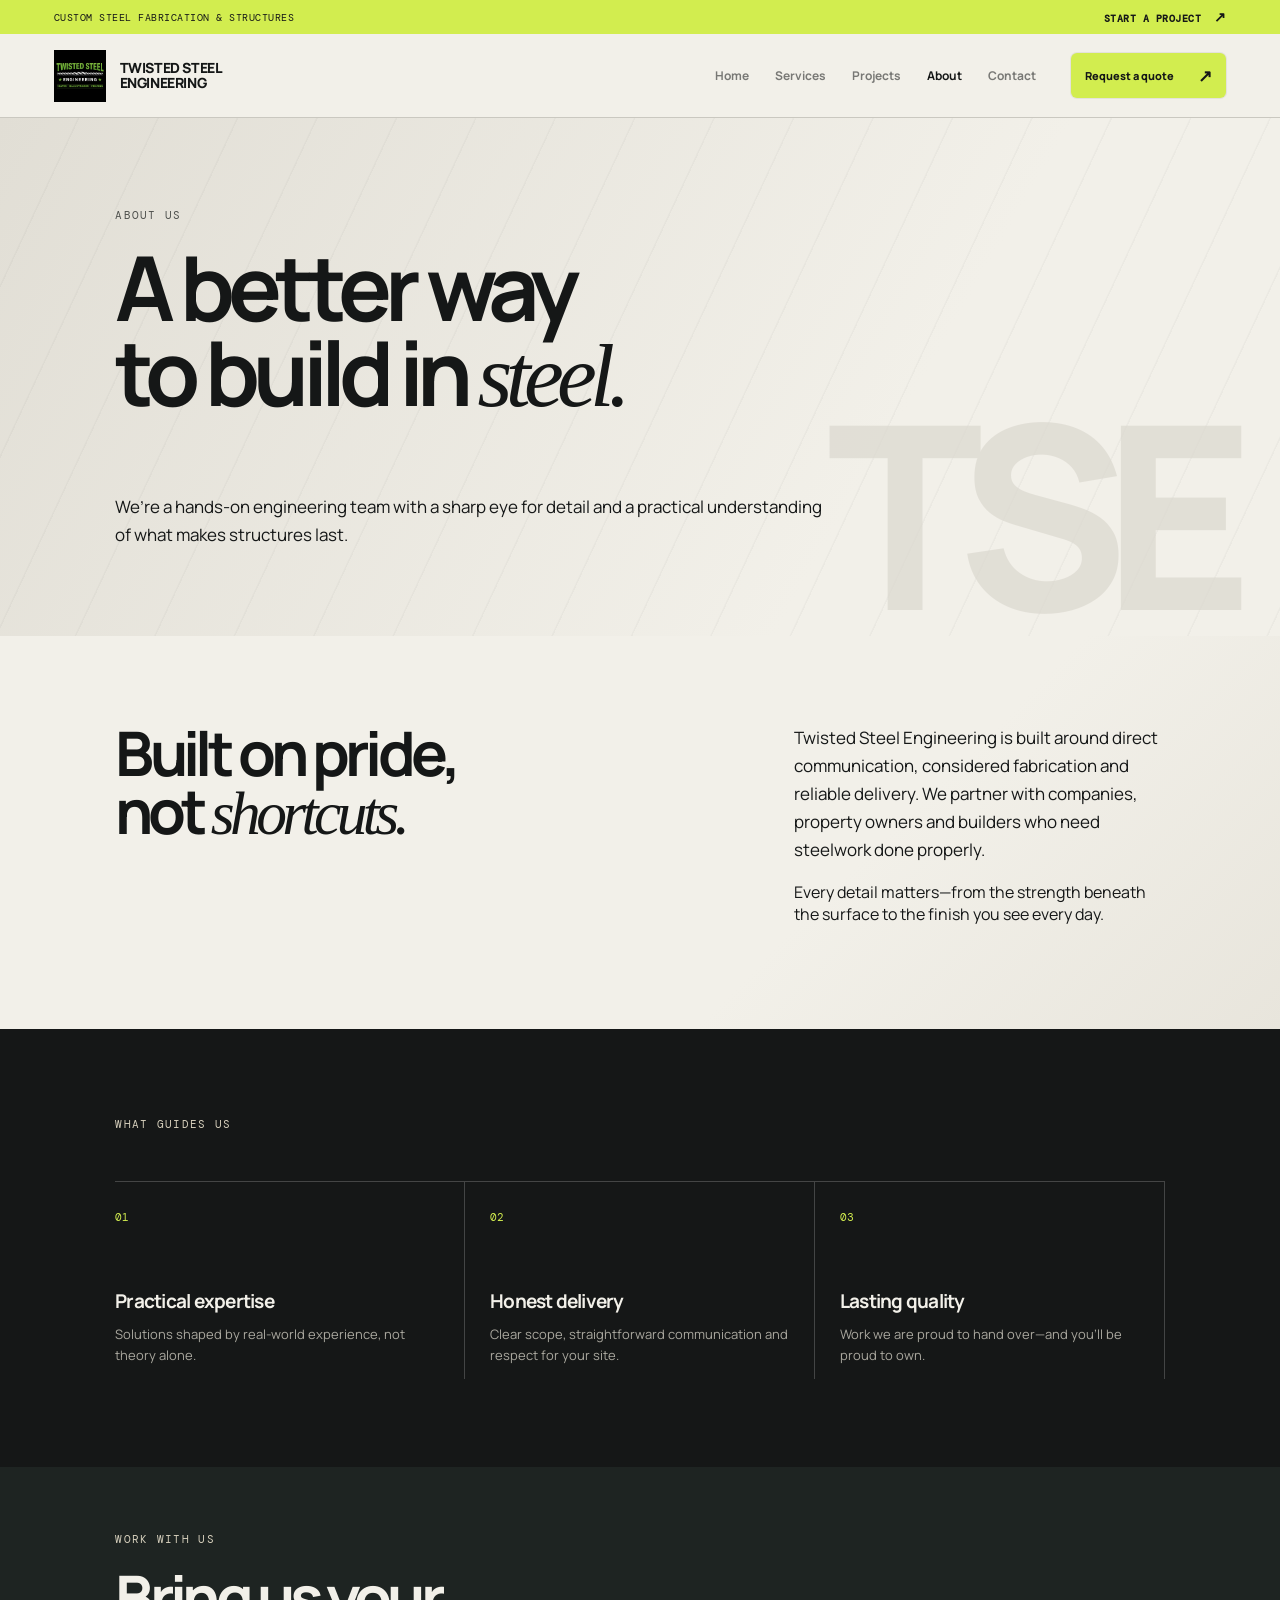
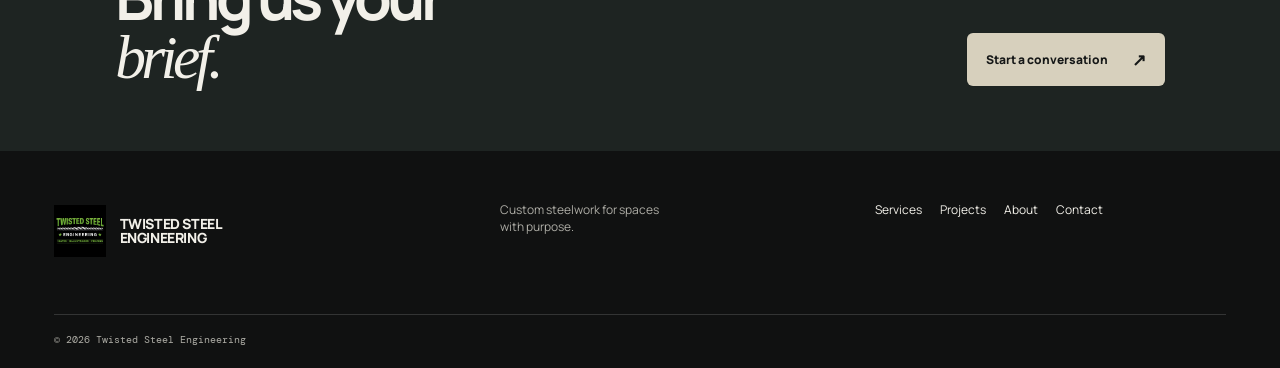
==== commit 3f9d060f: "Implement UX and visual polish" ====
--- a/about.html
+++ b/about.html
@@ -1 +1 @@
-<!doctype html><html lang="en"><head><meta charset="utf-8"><meta name="viewport" content="width=device-width,initial-scale=1"><title>About | Twisted Steel Engineering</title><link rel="preconnect" href="https://fonts.googleapis.com"><link rel="preconnect" href="https://fonts.gstatic.com" crossorigin><link href="https://fonts.googleapis.com/css2?family=DM+Mono&family=Manrope:wght@400;500;600;700;800&display=swap" rel="stylesheet"><link rel="stylesheet" href="assets/styles.css?v=3"></head><body><div class="topline"><span>Custom steel fabrication &amp; structures</span><a href="contact.html">Start a project <b>↗</b></a></div><header class="nav"><a class="brand" href="index.html"><span class="brand-mark">TS</span><span>TWISTED<br>STEEL <i>ENGINEERING</i></span></a><button class="menu">Menu <span>≡</span></button><nav><a href="index.html">Home</a><a href="services.html">Services</a><a href="projects.html">Projects</a><a class="active" href="about.html">About</a><a href="contact.html">Contact</a></nav><a class="button button-small" href="contact.html">Request a quote <span>↗</span></a></header><main><section class="page-hero about-hero"><p class="eyebrow">ABOUT US</p><h1>A better way<br>to build in <em>steel.</em></h1><p class="lead">We’re a hands-on engineering team with a sharp eye for detail and a practical understanding of what makes structures last.</p></section><section class="intro section"><div class="split"><h2>Built on pride,<br>not <em>shortcuts.</em></h2><div><p class="lead">Twisted Steel Engineering is built around direct communication, considered fabrication and reliable delivery. We partner with companies, property owners and builders who need steelwork done properly.</p><p>Every detail matters—from the strength beneath the surface to the finish you see every day.</p></div></div></section><section class="values section dark"><p class="eyebrow light">WHAT GUIDES US</p><div class="steps"><div><span>01</span><h3>Practical expertise</h3><p>Solutions shaped by real-world experience, not theory alone.</p></div><div><span>02</span><h3>Honest delivery</h3><p>Clear scope, straightforward communication and respect for your site.</p></div><div><span>03</span><h3>Lasting quality</h3><p>Work we are proud to hand over—and you’ll be proud to own.</p></div></div></section><section class="cta"><div><p class="eyebrow light">WORK WITH US</p><h2>Bring us your<br><em>brief.</em></h2></div><a class="button cream" href="contact.html">Start a conversation <span>↗</span></a></section></main><footer><a class="brand" href="index.html"><span class="brand-mark">TS</span><span>TWISTED<br>STEEL <i>ENGINEERING</i></span></a><p>Custom steelwork for spaces with purpose.</p><div><a href="services.html">Services</a><a href="projects.html">Projects</a><a href="about.html">About</a><a href="contact.html">Contact</a></div><small>© <span class="year"></span> Twisted Steel Engineering</small></footer><script src="assets/script.js?v=3"></script></body></html>
+<!doctype html><html lang="en"><head><meta charset="utf-8"><meta name="viewport" content="width=device-width,initial-scale=1"><title>About | Twisted Steel Engineering</title><link rel="preconnect" href="https://fonts.googleapis.com"><link rel="preconnect" href="https://fonts.gstatic.com" crossorigin><link href="https://fonts.googleapis.com/css2?family=DM+Mono&family=Manrope:wght@400;500;600;700;800&display=swap" rel="stylesheet"><link rel="icon" href="assets/favicon.svg" type="image/svg+xml"><link rel="stylesheet" href="assets/styles.css?v=4"></head><body><div class="topline"><span>Custom steel fabrication &amp; structures</span><a href="contact.html">Start a project <b>↗</b></a></div><header class="nav"><a class="brand" href="index.html"><span class="brand-mark">TS</span><span>TWISTED<br>STEEL <i>ENGINEERING</i></span></a><button class="menu">Menu <span>≡</span></button><nav><a href="index.html">Home</a><a href="services.html">Services</a><a href="projects.html">Projects</a><a class="active" href="about.html">About</a><a href="contact.html">Contact</a></nav><a class="button button-small" href="contact.html">Request a quote <span>↗</span></a></header><main><section class="page-hero about-hero"><p class="eyebrow">ABOUT US</p><h1>A better way<br>to build in <em>steel.</em></h1><p class="lead">We’re a hands-on engineering team with a sharp eye for detail and a practical understanding of what makes structures last.</p></section><section class="intro section"><div class="split"><h2>Built on pride,<br>not <em>shortcuts.</em></h2><div><p class="lead">Twisted Steel Engineering is built around direct communication, considered fabrication and reliable delivery. We partner with companies, property owners and builders who need steelwork done properly.</p><p>Every detail matters—from the strength beneath the surface to the finish you see every day.</p></div></div></section><section class="values section dark"><p class="eyebrow light">WHAT GUIDES US</p><div class="steps"><div><span>01</span><h3>Practical expertise</h3><p>Solutions shaped by real-world experience, not theory alone.</p></div><div><span>02</span><h3>Honest delivery</h3><p>Clear scope, straightforward communication and respect for your site.</p></div><div><span>03</span><h3>Lasting quality</h3><p>Work we are proud to hand over—and you’ll be proud to own.</p></div></div></section><section class="cta"><div><p class="eyebrow light">WORK WITH US</p><h2>Bring us your<br><em>brief.</em></h2></div><a class="button cream" href="contact.html">Start a conversation <span>↗</span></a></section></main><footer><a class="brand" href="index.html"><span class="brand-mark">TS</span><span>TWISTED<br>STEEL <i>ENGINEERING</i></span></a><p>Custom steelwork for spaces with purpose.</p><div><a href="services.html">Services</a><a href="projects.html">Projects</a><a href="about.html">About</a><a href="contact.html">Contact</a></div><small>© <span class="year"></span> Twisted Steel Engineering</small></footer><script src="assets/script.js?v=4"></script></body></html>
--- a/assets/styles.css
+++ b/assets/styles.css
@@ -4,3 +4,4 @@
 .payment-lock{overflow:auto;align-items:start}.payment-lock__panel{margin:auto;max-height:calc(100dvh - 28px);overflow:auto;padding:clamp(20px,4vh,36px)}.payment-lock__top{display:flex;align-items:center;justify-content:space-between;gap:18px;padding-bottom:15px;margin-bottom:20px;border-bottom:1px solid #343838}.payment-lock__top img{width:150px;max-height:58px;object-fit:contain}.payment-lock__top span{font:9px var(--mono);letter-spacing:.12em;color:#999;text-align:right}.payment-lock__eyebrow{margin-bottom:9px}.payment-lock h1{font-size:clamp(29px,5vh,43px);margin-bottom:12px}.payment-lock h1+p{margin-bottom:15px}.payment-summary{border:1px solid #343838;border-top:3px solid var(--acid);margin-top:17px}.payment-summary>div{display:flex;justify-content:space-between;gap:20px;padding:9px 12px;border-bottom:1px solid #343838}.payment-summary>div:last-child{border-bottom:0}.payment-summary span{font:9px var(--mono);text-transform:uppercase;letter-spacing:.06em;color:#888}.payment-summary strong{font-size:12px;text-align:right}.payment-summary__total{background:#202323;align-items:center}.payment-summary__total strong{font-size:21px;color:var(--acid)}.payment-lock__form{margin-top:18px}.payment-lock__form label{margin-bottom:7px}.payment-lock__form input{padding:12px}.payment-lock__error{margin-top:7px}.payment-lock small{margin-top:5px}@media(max-height:650px){.payment-lock{padding:8px}.payment-lock__panel{max-height:calc(100dvh - 16px);padding:17px}.payment-lock__top{margin-bottom:13px;padding-bottom:10px}.payment-lock__top img{width:120px;max-height:42px}.payment-lock h1{font-size:27px}.payment-lock h1+p{font-size:12px;line-height:1.4}.payment-summary>div{padding:7px 10px}.payment-lock__form{margin-top:12px}}
 button,a,input,select,textarea{-webkit-tap-highlight-color:transparent}button:focus-visible,a:focus-visible,input:focus-visible,select:focus-visible,textarea:focus-visible{outline:3px solid var(--acid);outline-offset:3px}img{max-width:100%}@media(max-width:800px){body{overflow-x:hidden}.nav .brand{width:132px;height:52px}.topline span{max-width:62%;white-space:nowrap;overflow:hidden;text-overflow:ellipsis}.hero-image{background-position:62% center}.hero-content{padding-top:88px;padding-bottom:145px}.hero h1{font-size:clamp(48px,15vw,72px)}.hero-copy{font-size:15px}.hero-stamp{width:125px}.page-hero{min-height:390px}.page-hero h1{font-size:clamp(45px,14vw,70px)}.split h2{margin-bottom:8px}.service-grid a{padding:23px}.service-grid p{max-width:none}.contact{padding-top:65px}.contact form{padding:25px}.contact-details p{min-width:135px}.button,.payment-lock__form button{min-height:48px}.projects .project-photo{background-position:center}.cta h2{font-size:44px}footer .brand{width:155px}.payment-lock__panel{width:100%;max-height:calc(100dvh - 16px);padding:20px}.payment-lock__top img{width:125px}.payment-lock h1{font-size:31px}.payment-lock__form>div{flex-direction:column;gap:8px}.payment-lock__form button{width:100%;padding:12px}.payment-summary>div{align-items:center}}@media(max-width:480px){.topline{height:30px}.nav{height:66px}.nav .brand{width:116px;height:47px}.menu{min-height:44px}.hero{min-height:610px}.hero-content{padding-left:6vw;padding-right:6vw}.hero-actions{align-items:stretch;flex-direction:column}.hero-actions .button{justify-content:space-between}.hero-actions .text-link{align-self:flex-start}.hero-stamp{display:none}.section,.page-hero{padding-left:6vw;padding-right:6vw}.steps,.values .steps{grid-template-columns:1fr}.service-list h2{font-size:30px}.project-photo,.large .project-photo{height:270px}.project h2{font-size:22px}.contact-details{display:grid;grid-template-columns:1fr}.contact form{padding:20px}.cta h2{font-size:39px}footer{padding-left:6vw;padding-right:6vw}.payment-lock{padding:6px}.payment-lock__panel{max-height:calc(100dvh - 12px);padding:17px}.payment-lock__top{margin-bottom:12px}.payment-lock h1{font-size:27px}.payment-lock h1+p{font-size:12px;line-height:1.45}.payment-summary>div{display:block}.payment-summary strong{display:block;text-align:left;margin-top:4px}.payment-summary__total strong{font-size:20px}}@media(prefers-reduced-motion:reduce){html{scroll-behavior:auto}.hero-image{animation:none}.button,.project-photo,.service-grid a{transition:none}}
 .hero-stamp{display:none}.nav{height:84px}.nav .brand,footer .brand{width:235px;height:60px;background-size:52px;background-position:left center;padding-left:66px;display:flex;align-items:center}.brand:after{content:'TWISTED STEEL\A ENGINEERING';white-space:pre;font-weight:800;font-size:14px;line-height:1.05;letter-spacing:-.03em}.nav .brand:after{color:var(--ink)}footer .brand:after{color:var(--paper)}.hero{min-height:650px}.hero-content{padding-top:105px}.capability-strip{display:grid;grid-template-columns:repeat(4,1fr);background:var(--acid);padding:0 9vw}.capability-strip span{padding:18px 20px;border-left:1px solid #1a1c1c33;font:10px var(--mono);letter-spacing:.07em;text-transform:uppercase;text-align:center}.capability-strip span:last-child{border-right:1px solid #1a1c1c33}.section{padding-top:88px;padding-bottom:88px}.intro{background:linear-gradient(135deg,#f2f0e9 65%,#e8e5dc)}.page-hero{min-height:410px;padding-top:90px;padding-bottom:70px;background:linear-gradient(120deg,#e1ded5,var(--paper) 68%)}.page-hero:before{content:'';position:absolute;inset:0;background:repeating-linear-gradient(115deg,transparent 0,transparent 70px,#15171708 71px,#15171708 72px);pointer-events:none}.page-hero:after{opacity:.7}.service-list>article>span{height:42px;width:42px;border:1px solid #b8b5ad;border-radius:50%;display:grid;place-items:center}.service-list>article{padding:48px 0}.service-list>article>div{max-width:900px}.projects{gap:34px}.project-photo{box-shadow:0 18px 45px #15171718}.project div+div{padding-top:19px}.project h2{margin-top:7px}.project-note{padding:30px;border-left:3px solid var(--acid);background:#e7e4db}.contact{min-height:auto;padding-top:78px;padding-bottom:78px}.contact form{border-top:4px solid var(--acid);box-shadow:0 18px 45px #15171712}.contact-details p:first-child:before{margin-bottom:8px}.contact-details p:first-child b{display:block;font-size:12px;color:var(--ink);margin-bottom:3px}.cta{padding-top:65px;padding-bottom:65px}@media(max-width:800px){.nav{height:72px}.nav .brand{width:185px;height:50px;background-size:44px;padding-left:55px}.brand:after{font-size:11px}.capability-strip{grid-template-columns:1fr 1fr;padding:0 6vw}.capability-strip span{padding:14px 8px}.capability-strip span:nth-child(2){border-right:1px solid #1a1c1c33}.capability-strip span:nth-child(-n+2){border-bottom:1px solid #1a1c1c33}.section{padding-top:68px;padding-bottom:68px}.hero{min-height:590px}.page-hero{min-height:350px;padding-top:70px;padding-bottom:55px}.service-list>article>span{height:36px;width:36px}.project-note{padding:22px}.contact{padding-top:55px;padding-bottom:55px}footer .brand{width:195px;height:52px;background-size:45px;padding-left:57px}}@media(max-width:480px){.nav .brand{width:165px}.brand:after{font-size:10px}.hero{min-height:570px}.capability-strip{padding:0}.capability-strip span{font-size:8px}.page-hero:after{font-size:28vw}.service-list>article{gap:13px}.contact form{padding:18px}}
+.lead,p,li{max-width:72ch}.button{border-radius:6px;box-shadow:0 0 0 1px #15171710}.button:hover{background:#c4e236;transform:translateY(-2px) scale(1.015);box-shadow:0 8px 22px #15171724}.button:active{transform:translateY(0) scale(.99)}.cream:hover{background:#eee9dc}.mobile-quote{display:none}.project-proof{background:#e8e5dc}.project-proof .section-head{align-items:end}.project-proof h2{margin-bottom:0}.home-project-strip{display:grid;grid-template-columns:repeat(3,1fr);gap:18px;margin-top:45px}.project-gallery{display:grid;grid-template-columns:repeat(3,1fr);gap:20px;margin-top:42px}.gallery-intro{display:flex;justify-content:space-between;align-items:end;gap:35px}.gallery-intro .lead{margin-bottom:0}.project-thumb{border:0;padding:0;background:#191b1b;color:#fff;text-align:left;cursor:pointer;overflow:hidden;position:relative;border-radius:4px;box-shadow:0 12px 32px #15171718;transition:transform .25s ease,box-shadow .25s ease}.project-thumb img{display:block;width:100%;aspect-ratio:4/3;object-fit:cover;transition:transform .45s ease}.project-thumb>span{display:block;padding:17px}.project-thumb small{display:block;font:9px var(--mono);letter-spacing:.08em;text-transform:uppercase;color:var(--acid);margin-bottom:7px}.project-thumb strong{font-size:17px}.project-thumb:hover{transform:translateY(-5px);box-shadow:0 20px 38px #1517172b}.project-thumb:hover img{transform:scale(1.035)}.project-thumb--compact>span{position:absolute;left:0;right:0;bottom:0;background:linear-gradient(transparent,#111 85%);padding:55px 18px 16px}.project-gallery-section .project-note{margin-top:35px;max-width:460px}.lightbox-open{overflow:hidden}.lightbox{position:fixed;inset:0;z-index:10000;background:#080909eb;display:grid;place-items:center;padding:35px}.lightbox figure{margin:0;max-width:min(1100px,92vw);max-height:90vh}.lightbox img{display:block;max-height:78vh;width:auto;max-width:100%;object-fit:contain}.lightbox figcaption{display:flex;justify-content:space-between;gap:25px;padding:14px 0;color:#fff}.lightbox figcaption small{font:9px var(--mono);color:var(--acid);text-transform:uppercase}.lightbox__close{position:fixed;right:25px;top:22px;width:48px;height:48px;border-radius:50%;border:1px solid #ffffff55;background:#151717;color:white;font-size:27px;cursor:pointer}.service-grid a,.steps>div{transition:transform .25s ease,background .25s ease,border-color .25s ease,box-shadow .25s ease}.service-grid a:hover{transform:translateY(-5px);box-shadow:0 18px 35px #0004;border-color:var(--acid)}.steps>div:hover{background:#e8e5dc;transform:translateY(-4px);box-shadow:0 15px 30px #15171710}.dark .steps>div:hover{background:#222626}.service-list>article{transition:background .25s ease,padding .25s ease}.service-list>article:hover{background:#e8e5dc;padding-left:22px;padding-right:22px}.contact input:focus,.contact select:focus,.contact textarea:focus{border-bottom-color:#587000;box-shadow:0 2px 0 #587000}.contact [aria-invalid="true"]{border-bottom-color:#b3261e;box-shadow:0 2px 0 #b3261e}.field-error{display:block;color:#a61b15;font-size:11px;font-family:var(--sans);text-transform:none;letter-spacing:0;margin-top:6px}.contact button:disabled{cursor:wait;opacity:.78}.contact button.is-loading span{animation:pulseArrow .7s ease infinite alternate}@keyframes pulseArrow{to{transform:translateX(4px)}}.steps p,.project p,.service-grid p,footer p,footer small{color:#aeadA6}.process .steps p,.project p,.service-list p,.form-note{color:#555750}.eyebrow{color:#4e504d}.dark .eyebrow,.cta .eyebrow{color:#d7d0bd}.js-ready .reveal{opacity:0;transform:translateY(18px);transition:opacity .5s cubic-bezier(.2,.7,.2,1),transform .5s cubic-bezier(.2,.7,.2,1)}.js-ready .reveal.is-visible{opacity:1;transform:none}@media(max-width:800px){.menu-open{overflow:hidden}.menu-open .nav{z-index:102}.nav nav{transition:opacity .25s ease,transform .25s ease}.menu-open .nav nav{display:flex!important;position:fixed!important;inset:30px 0 0!important;z-index:100;padding:105px 7vw 35px!important;background:#151717!important;color:#f2f0e9;flex-direction:column!important;gap:7px!important;box-shadow:none!important;opacity:1;transform:translateX(0)}.menu-open .nav nav a{display:flex;align-items:center;min-height:54px;font-size:23px;opacity:1;border-bottom:1px solid #ffffff20}.menu-open .nav nav a.active{color:var(--acid)}.menu-open .nav nav .mobile-quote{display:flex;margin-top:20px;border:0;color:var(--ink);font-size:14px;justify-content:space-between;padding:15px 18px}.menu-open .nav .brand,.menu-open .menu{position:relative;z-index:102}.menu-open .nav .brand:after{color:var(--paper)}.menu-open .nav{background:#151717}.menu-open .menu{color:#fff}.home-project-strip{display:flex;overflow-x:auto;scroll-snap-type:x mandatory;padding-bottom:10px;margin-right:-7vw}.home-project-strip .project-thumb{min-width:78vw;scroll-snap-align:start}.project-gallery{grid-template-columns:1fr 1fr;gap:12px}.project-thumb>span{padding:12px}.project-thumb strong{font-size:14px}.project-thumb small{font-size:8px}.gallery-intro{display:block}.lightbox{padding:18px}.lightbox figcaption{display:block}.lightbox figcaption strong{display:block;margin-top:7px}.service-list>article:hover{padding-left:12px;padding-right:12px}}@media(max-width:480px){.project-gallery{grid-template-columns:1fr 1fr}.project-gallery .project-thumb img{aspect-ratio:1/1}.project-gallery .project-thumb>span{min-height:84px}.project-gallery .project-thumb strong{font-size:12px}.lightbox__close{right:12px;top:12px}.section{padding-top:58px;padding-bottom:58px}}@media(prefers-reduced-motion:reduce){.js-ready .reveal{opacity:1;transform:none;transition:none}.project-thumb,.project-thumb img,.service-grid a,.steps>div{transition:none}}
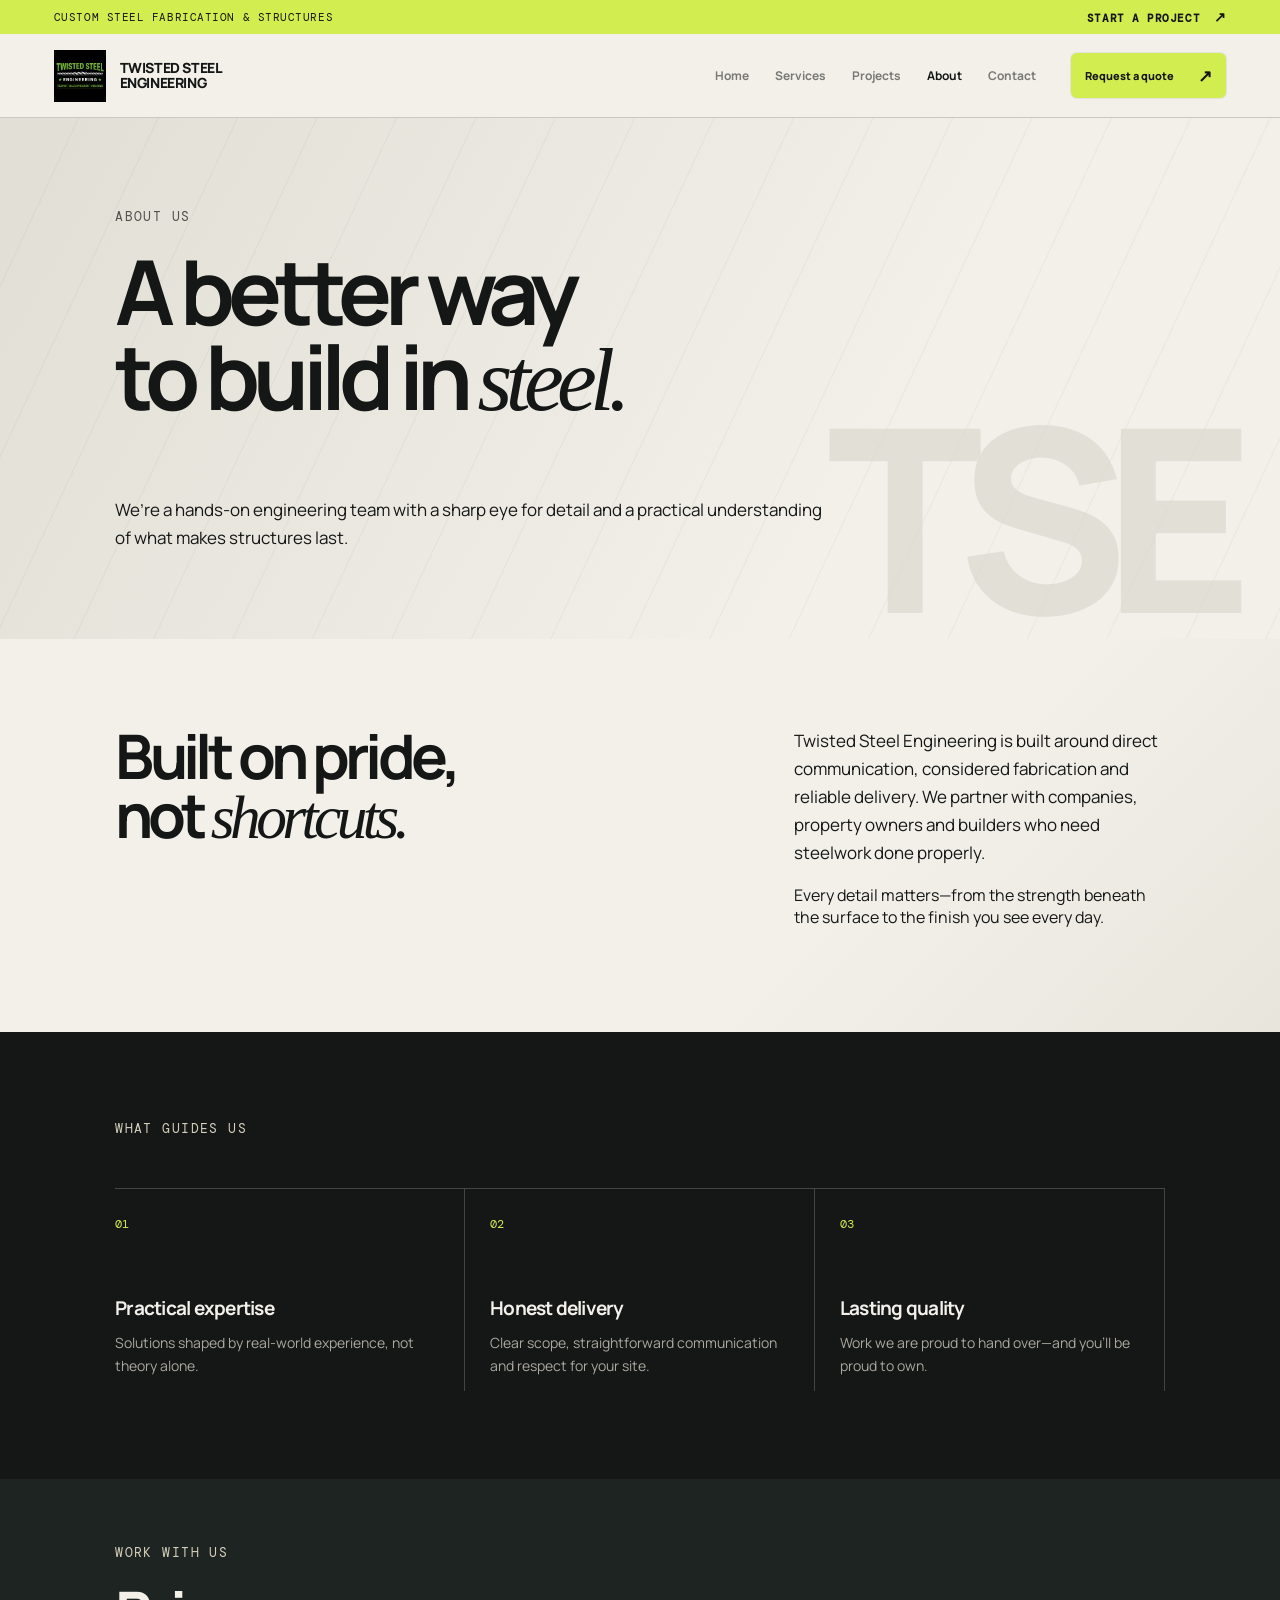
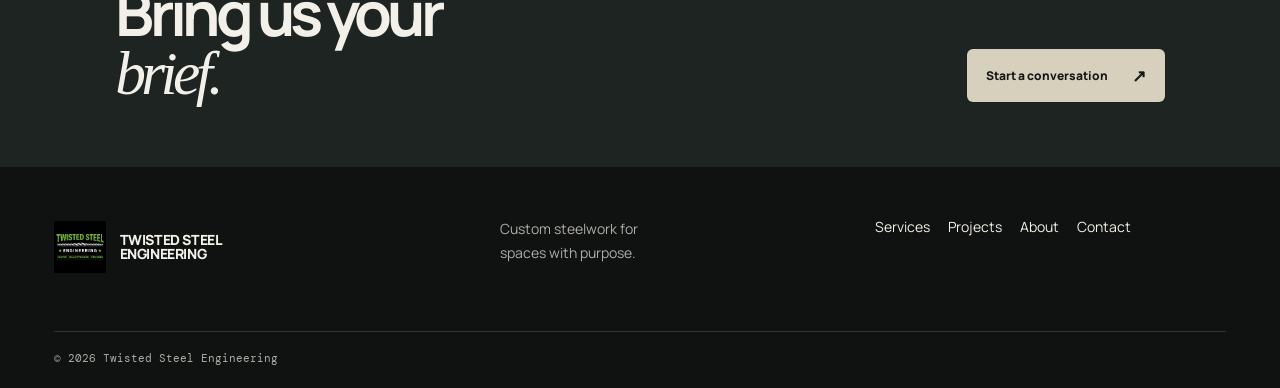
==== commit 6deec9d9: "Improve small text readability" ====
--- a/about.html
+++ b/about.html
@@ -1 +1 @@
-<!doctype html><html lang="en"><head><meta charset="utf-8"><meta name="viewport" content="width=device-width,initial-scale=1"><title>About | Twisted Steel Engineering</title><link rel="preconnect" href="https://fonts.googleapis.com"><link rel="preconnect" href="https://fonts.gstatic.com" crossorigin><link href="https://fonts.googleapis.com/css2?family=DM+Mono&family=Manrope:wght@400;500;600;700;800&display=swap" rel="stylesheet"><link rel="icon" href="assets/favicon.svg" type="image/svg+xml"><link rel="stylesheet" href="assets/styles.css?v=4"></head><body><div class="topline"><span>Custom steel fabrication &amp; structures</span><a href="contact.html">Start a project <b>↗</b></a></div><header class="nav"><a class="brand" href="index.html"><span class="brand-mark">TS</span><span>TWISTED<br>STEEL <i>ENGINEERING</i></span></a><button class="menu">Menu <span>≡</span></button><nav><a href="index.html">Home</a><a href="services.html">Services</a><a href="projects.html">Projects</a><a class="active" href="about.html">About</a><a href="contact.html">Contact</a></nav><a class="button button-small" href="contact.html">Request a quote <span>↗</span></a></header><main><section class="page-hero about-hero"><p class="eyebrow">ABOUT US</p><h1>A better way<br>to build in <em>steel.</em></h1><p class="lead">We’re a hands-on engineering team with a sharp eye for detail and a practical understanding of what makes structures last.</p></section><section class="intro section"><div class="split"><h2>Built on pride,<br>not <em>shortcuts.</em></h2><div><p class="lead">Twisted Steel Engineering is built around direct communication, considered fabrication and reliable delivery. We partner with companies, property owners and builders who need steelwork done properly.</p><p>Every detail matters—from the strength beneath the surface to the finish you see every day.</p></div></div></section><section class="values section dark"><p class="eyebrow light">WHAT GUIDES US</p><div class="steps"><div><span>01</span><h3>Practical expertise</h3><p>Solutions shaped by real-world experience, not theory alone.</p></div><div><span>02</span><h3>Honest delivery</h3><p>Clear scope, straightforward communication and respect for your site.</p></div><div><span>03</span><h3>Lasting quality</h3><p>Work we are proud to hand over—and you’ll be proud to own.</p></div></div></section><section class="cta"><div><p class="eyebrow light">WORK WITH US</p><h2>Bring us your<br><em>brief.</em></h2></div><a class="button cream" href="contact.html">Start a conversation <span>↗</span></a></section></main><footer><a class="brand" href="index.html"><span class="brand-mark">TS</span><span>TWISTED<br>STEEL <i>ENGINEERING</i></span></a><p>Custom steelwork for spaces with purpose.</p><div><a href="services.html">Services</a><a href="projects.html">Projects</a><a href="about.html">About</a><a href="contact.html">Contact</a></div><small>© <span class="year"></span> Twisted Steel Engineering</small></footer><script src="assets/script.js?v=4"></script></body></html>
+<!doctype html><html lang="en"><head><meta charset="utf-8"><meta name="viewport" content="width=device-width,initial-scale=1"><title>About | Twisted Steel Engineering</title><link rel="preconnect" href="https://fonts.googleapis.com"><link rel="preconnect" href="https://fonts.gstatic.com" crossorigin><link href="https://fonts.googleapis.com/css2?family=DM+Mono&family=Manrope:wght@400;500;600;700;800&display=swap" rel="stylesheet"><link rel="icon" href="assets/favicon.svg" type="image/svg+xml"><link rel="stylesheet" href="assets/styles.css?v=5"></head><body><div class="topline"><span>Custom steel fabrication &amp; structures</span><a href="contact.html">Start a project <b>↗</b></a></div><header class="nav"><a class="brand" href="index.html"><span class="brand-mark">TS</span><span>TWISTED<br>STEEL <i>ENGINEERING</i></span></a><button class="menu">Menu <span>≡</span></button><nav><a href="index.html">Home</a><a href="services.html">Services</a><a href="projects.html">Projects</a><a class="active" href="about.html">About</a><a href="contact.html">Contact</a></nav><a class="button button-small" href="contact.html">Request a quote <span>↗</span></a></header><main><section class="page-hero about-hero"><p class="eyebrow">ABOUT US</p><h1>A better way<br>to build in <em>steel.</em></h1><p class="lead">We’re a hands-on engineering team with a sharp eye for detail and a practical understanding of what makes structures last.</p></section><section class="intro section"><div class="split"><h2>Built on pride,<br>not <em>shortcuts.</em></h2><div><p class="lead">Twisted Steel Engineering is built around direct communication, considered fabrication and reliable delivery. We partner with companies, property owners and builders who need steelwork done properly.</p><p>Every detail matters—from the strength beneath the surface to the finish you see every day.</p></div></div></section><section class="values section dark"><p class="eyebrow light">WHAT GUIDES US</p><div class="steps"><div><span>01</span><h3>Practical expertise</h3><p>Solutions shaped by real-world experience, not theory alone.</p></div><div><span>02</span><h3>Honest delivery</h3><p>Clear scope, straightforward communication and respect for your site.</p></div><div><span>03</span><h3>Lasting quality</h3><p>Work we are proud to hand over—and you’ll be proud to own.</p></div></div></section><section class="cta"><div><p class="eyebrow light">WORK WITH US</p><h2>Bring us your<br><em>brief.</em></h2></div><a class="button cream" href="contact.html">Start a conversation <span>↗</span></a></section></main><footer><a class="brand" href="index.html"><span class="brand-mark">TS</span><span>TWISTED<br>STEEL <i>ENGINEERING</i></span></a><p>Custom steelwork for spaces with purpose.</p><div><a href="services.html">Services</a><a href="projects.html">Projects</a><a href="about.html">About</a><a href="contact.html">Contact</a></div><small>© <span class="year"></span> Twisted Steel Engineering</small></footer><script src="assets/script.js?v=4"></script></body></html>
--- a/assets/styles.css
+++ b/assets/styles.css
@@ -5,3 +5,4 @@
 button,a,input,select,textarea{-webkit-tap-highlight-color:transparent}button:focus-visible,a:focus-visible,input:focus-visible,select:focus-visible,textarea:focus-visible{outline:3px solid var(--acid);outline-offset:3px}img{max-width:100%}@media(max-width:800px){body{overflow-x:hidden}.nav .brand{width:132px;height:52px}.topline span{max-width:62%;white-space:nowrap;overflow:hidden;text-overflow:ellipsis}.hero-image{background-position:62% center}.hero-content{padding-top:88px;padding-bottom:145px}.hero h1{font-size:clamp(48px,15vw,72px)}.hero-copy{font-size:15px}.hero-stamp{width:125px}.page-hero{min-height:390px}.page-hero h1{font-size:clamp(45px,14vw,70px)}.split h2{margin-bottom:8px}.service-grid a{padding:23px}.service-grid p{max-width:none}.contact{padding-top:65px}.contact form{padding:25px}.contact-details p{min-width:135px}.button,.payment-lock__form button{min-height:48px}.projects .project-photo{background-position:center}.cta h2{font-size:44px}footer .brand{width:155px}.payment-lock__panel{width:100%;max-height:calc(100dvh - 16px);padding:20px}.payment-lock__top img{width:125px}.payment-lock h1{font-size:31px}.payment-lock__form>div{flex-direction:column;gap:8px}.payment-lock__form button{width:100%;padding:12px}.payment-summary>div{align-items:center}}@media(max-width:480px){.topline{height:30px}.nav{height:66px}.nav .brand{width:116px;height:47px}.menu{min-height:44px}.hero{min-height:610px}.hero-content{padding-left:6vw;padding-right:6vw}.hero-actions{align-items:stretch;flex-direction:column}.hero-actions .button{justify-content:space-between}.hero-actions .text-link{align-self:flex-start}.hero-stamp{display:none}.section,.page-hero{padding-left:6vw;padding-right:6vw}.steps,.values .steps{grid-template-columns:1fr}.service-list h2{font-size:30px}.project-photo,.large .project-photo{height:270px}.project h2{font-size:22px}.contact-details{display:grid;grid-template-columns:1fr}.contact form{padding:20px}.cta h2{font-size:39px}footer{padding-left:6vw;padding-right:6vw}.payment-lock{padding:6px}.payment-lock__panel{max-height:calc(100dvh - 12px);padding:17px}.payment-lock__top{margin-bottom:12px}.payment-lock h1{font-size:27px}.payment-lock h1+p{font-size:12px;line-height:1.45}.payment-summary>div{display:block}.payment-summary strong{display:block;text-align:left;margin-top:4px}.payment-summary__total strong{font-size:20px}}@media(prefers-reduced-motion:reduce){html{scroll-behavior:auto}.hero-image{animation:none}.button,.project-photo,.service-grid a{transition:none}}
 .hero-stamp{display:none}.nav{height:84px}.nav .brand,footer .brand{width:235px;height:60px;background-size:52px;background-position:left center;padding-left:66px;display:flex;align-items:center}.brand:after{content:'TWISTED STEEL\A ENGINEERING';white-space:pre;font-weight:800;font-size:14px;line-height:1.05;letter-spacing:-.03em}.nav .brand:after{color:var(--ink)}footer .brand:after{color:var(--paper)}.hero{min-height:650px}.hero-content{padding-top:105px}.capability-strip{display:grid;grid-template-columns:repeat(4,1fr);background:var(--acid);padding:0 9vw}.capability-strip span{padding:18px 20px;border-left:1px solid #1a1c1c33;font:10px var(--mono);letter-spacing:.07em;text-transform:uppercase;text-align:center}.capability-strip span:last-child{border-right:1px solid #1a1c1c33}.section{padding-top:88px;padding-bottom:88px}.intro{background:linear-gradient(135deg,#f2f0e9 65%,#e8e5dc)}.page-hero{min-height:410px;padding-top:90px;padding-bottom:70px;background:linear-gradient(120deg,#e1ded5,var(--paper) 68%)}.page-hero:before{content:'';position:absolute;inset:0;background:repeating-linear-gradient(115deg,transparent 0,transparent 70px,#15171708 71px,#15171708 72px);pointer-events:none}.page-hero:after{opacity:.7}.service-list>article>span{height:42px;width:42px;border:1px solid #b8b5ad;border-radius:50%;display:grid;place-items:center}.service-list>article{padding:48px 0}.service-list>article>div{max-width:900px}.projects{gap:34px}.project-photo{box-shadow:0 18px 45px #15171718}.project div+div{padding-top:19px}.project h2{margin-top:7px}.project-note{padding:30px;border-left:3px solid var(--acid);background:#e7e4db}.contact{min-height:auto;padding-top:78px;padding-bottom:78px}.contact form{border-top:4px solid var(--acid);box-shadow:0 18px 45px #15171712}.contact-details p:first-child:before{margin-bottom:8px}.contact-details p:first-child b{display:block;font-size:12px;color:var(--ink);margin-bottom:3px}.cta{padding-top:65px;padding-bottom:65px}@media(max-width:800px){.nav{height:72px}.nav .brand{width:185px;height:50px;background-size:44px;padding-left:55px}.brand:after{font-size:11px}.capability-strip{grid-template-columns:1fr 1fr;padding:0 6vw}.capability-strip span{padding:14px 8px}.capability-strip span:nth-child(2){border-right:1px solid #1a1c1c33}.capability-strip span:nth-child(-n+2){border-bottom:1px solid #1a1c1c33}.section{padding-top:68px;padding-bottom:68px}.hero{min-height:590px}.page-hero{min-height:350px;padding-top:70px;padding-bottom:55px}.service-list>article>span{height:36px;width:36px}.project-note{padding:22px}.contact{padding-top:55px;padding-bottom:55px}footer .brand{width:195px;height:52px;background-size:45px;padding-left:57px}}@media(max-width:480px){.nav .brand{width:165px}.brand:after{font-size:10px}.hero{min-height:570px}.capability-strip{padding:0}.capability-strip span{font-size:8px}.page-hero:after{font-size:28vw}.service-list>article{gap:13px}.contact form{padding:18px}}
 .lead,p,li{max-width:72ch}.button{border-radius:6px;box-shadow:0 0 0 1px #15171710}.button:hover{background:#c4e236;transform:translateY(-2px) scale(1.015);box-shadow:0 8px 22px #15171724}.button:active{transform:translateY(0) scale(.99)}.cream:hover{background:#eee9dc}.mobile-quote{display:none}.project-proof{background:#e8e5dc}.project-proof .section-head{align-items:end}.project-proof h2{margin-bottom:0}.home-project-strip{display:grid;grid-template-columns:repeat(3,1fr);gap:18px;margin-top:45px}.project-gallery{display:grid;grid-template-columns:repeat(3,1fr);gap:20px;margin-top:42px}.gallery-intro{display:flex;justify-content:space-between;align-items:end;gap:35px}.gallery-intro .lead{margin-bottom:0}.project-thumb{border:0;padding:0;background:#191b1b;color:#fff;text-align:left;cursor:pointer;overflow:hidden;position:relative;border-radius:4px;box-shadow:0 12px 32px #15171718;transition:transform .25s ease,box-shadow .25s ease}.project-thumb img{display:block;width:100%;aspect-ratio:4/3;object-fit:cover;transition:transform .45s ease}.project-thumb>span{display:block;padding:17px}.project-thumb small{display:block;font:9px var(--mono);letter-spacing:.08em;text-transform:uppercase;color:var(--acid);margin-bottom:7px}.project-thumb strong{font-size:17px}.project-thumb:hover{transform:translateY(-5px);box-shadow:0 20px 38px #1517172b}.project-thumb:hover img{transform:scale(1.035)}.project-thumb--compact>span{position:absolute;left:0;right:0;bottom:0;background:linear-gradient(transparent,#111 85%);padding:55px 18px 16px}.project-gallery-section .project-note{margin-top:35px;max-width:460px}.lightbox-open{overflow:hidden}.lightbox{position:fixed;inset:0;z-index:10000;background:#080909eb;display:grid;place-items:center;padding:35px}.lightbox figure{margin:0;max-width:min(1100px,92vw);max-height:90vh}.lightbox img{display:block;max-height:78vh;width:auto;max-width:100%;object-fit:contain}.lightbox figcaption{display:flex;justify-content:space-between;gap:25px;padding:14px 0;color:#fff}.lightbox figcaption small{font:9px var(--mono);color:var(--acid);text-transform:uppercase}.lightbox__close{position:fixed;right:25px;top:22px;width:48px;height:48px;border-radius:50%;border:1px solid #ffffff55;background:#151717;color:white;font-size:27px;cursor:pointer}.service-grid a,.steps>div{transition:transform .25s ease,background .25s ease,border-color .25s ease,box-shadow .25s ease}.service-grid a:hover{transform:translateY(-5px);box-shadow:0 18px 35px #0004;border-color:var(--acid)}.steps>div:hover{background:#e8e5dc;transform:translateY(-4px);box-shadow:0 15px 30px #15171710}.dark .steps>div:hover{background:#222626}.service-list>article{transition:background .25s ease,padding .25s ease}.service-list>article:hover{background:#e8e5dc;padding-left:22px;padding-right:22px}.contact input:focus,.contact select:focus,.contact textarea:focus{border-bottom-color:#587000;box-shadow:0 2px 0 #587000}.contact [aria-invalid="true"]{border-bottom-color:#b3261e;box-shadow:0 2px 0 #b3261e}.field-error{display:block;color:#a61b15;font-size:11px;font-family:var(--sans);text-transform:none;letter-spacing:0;margin-top:6px}.contact button:disabled{cursor:wait;opacity:.78}.contact button.is-loading span{animation:pulseArrow .7s ease infinite alternate}@keyframes pulseArrow{to{transform:translateX(4px)}}.steps p,.project p,.service-grid p,footer p,footer small{color:#aeadA6}.process .steps p,.project p,.service-list p,.form-note{color:#555750}.eyebrow{color:#4e504d}.dark .eyebrow,.cta .eyebrow{color:#d7d0bd}.js-ready .reveal{opacity:0;transform:translateY(18px);transition:opacity .5s cubic-bezier(.2,.7,.2,1),transform .5s cubic-bezier(.2,.7,.2,1)}.js-ready .reveal.is-visible{opacity:1;transform:none}@media(max-width:800px){.menu-open{overflow:hidden}.menu-open .nav{z-index:102}.nav nav{transition:opacity .25s ease,transform .25s ease}.menu-open .nav nav{display:flex!important;position:fixed!important;inset:30px 0 0!important;z-index:100;padding:105px 7vw 35px!important;background:#151717!important;color:#f2f0e9;flex-direction:column!important;gap:7px!important;box-shadow:none!important;opacity:1;transform:translateX(0)}.menu-open .nav nav a{display:flex;align-items:center;min-height:54px;font-size:23px;opacity:1;border-bottom:1px solid #ffffff20}.menu-open .nav nav a.active{color:var(--acid)}.menu-open .nav nav .mobile-quote{display:flex;margin-top:20px;border:0;color:var(--ink);font-size:14px;justify-content:space-between;padding:15px 18px}.menu-open .nav .brand,.menu-open .menu{position:relative;z-index:102}.menu-open .nav .brand:after{color:var(--paper)}.menu-open .nav{background:#151717}.menu-open .menu{color:#fff}.home-project-strip{display:flex;overflow-x:auto;scroll-snap-type:x mandatory;padding-bottom:10px;margin-right:-7vw}.home-project-strip .project-thumb{min-width:78vw;scroll-snap-align:start}.project-gallery{grid-template-columns:1fr 1fr;gap:12px}.project-thumb>span{padding:12px}.project-thumb strong{font-size:14px}.project-thumb small{font-size:8px}.gallery-intro{display:block}.lightbox{padding:18px}.lightbox figcaption{display:block}.lightbox figcaption strong{display:block;margin-top:7px}.service-list>article:hover{padding-left:12px;padding-right:12px}}@media(max-width:480px){.project-gallery{grid-template-columns:1fr 1fr}.project-gallery .project-thumb img{aspect-ratio:1/1}.project-gallery .project-thumb>span{min-height:84px}.project-gallery .project-thumb strong{font-size:12px}.lightbox__close{right:12px;top:12px}.section{padding-top:58px;padding-bottom:58px}}@media(prefers-reduced-motion:reduce){.js-ready .reveal{opacity:1;transform:none;transition:none}.project-thumb,.project-thumb img,.service-grid a,.steps>div{transition:none}}
+.topline{font-size:11px}.eyebrow{font-size:13px;line-height:1.35;letter-spacing:.11em}.capability-strip span{font-size:13px;font-weight:500;line-height:1.35;letter-spacing:.045em}.text-link{font-size:12px}.service-grid span,.steps span,.service-list>article>span{font-size:12px}.service-grid p,.steps p,.service-list p,.project p,footer p{font-size:14px;line-height:1.65}.project-thumb small,.lightbox figcaption small{font-size:11px;line-height:1.35}.project-thumb strong{font-size:19px;line-height:1.25}.contact label{font-size:12px;line-height:1.35}.form-note{font-size:12px;line-height:1.5}.contact-details b{font-size:11px}.contact-details p{font-size:14px}.field-error{font-size:12px}.payment-summary span{font-size:10px}.payment-lock__top span,.payment-lock small{font-size:10px}footer div{font-size:14px}footer small{font-size:11px;line-height:1.5}@media(max-width:800px){.topline{font-size:10px}.eyebrow{font-size:12px}.capability-strip span{font-size:12px;line-height:1.4}.project-thumb small{font-size:10px}.project-thumb strong{font-size:16px}.service-grid p,.steps p,.service-list p,.project p,footer p{font-size:14px}.contact label{font-size:11px}}@media(max-width:480px){.capability-strip span{font-size:12px;padding:16px 8px}.project-gallery .project-thumb strong{font-size:14px}.project-gallery .project-thumb>span{min-height:96px}.topline{font-size:10px}}
